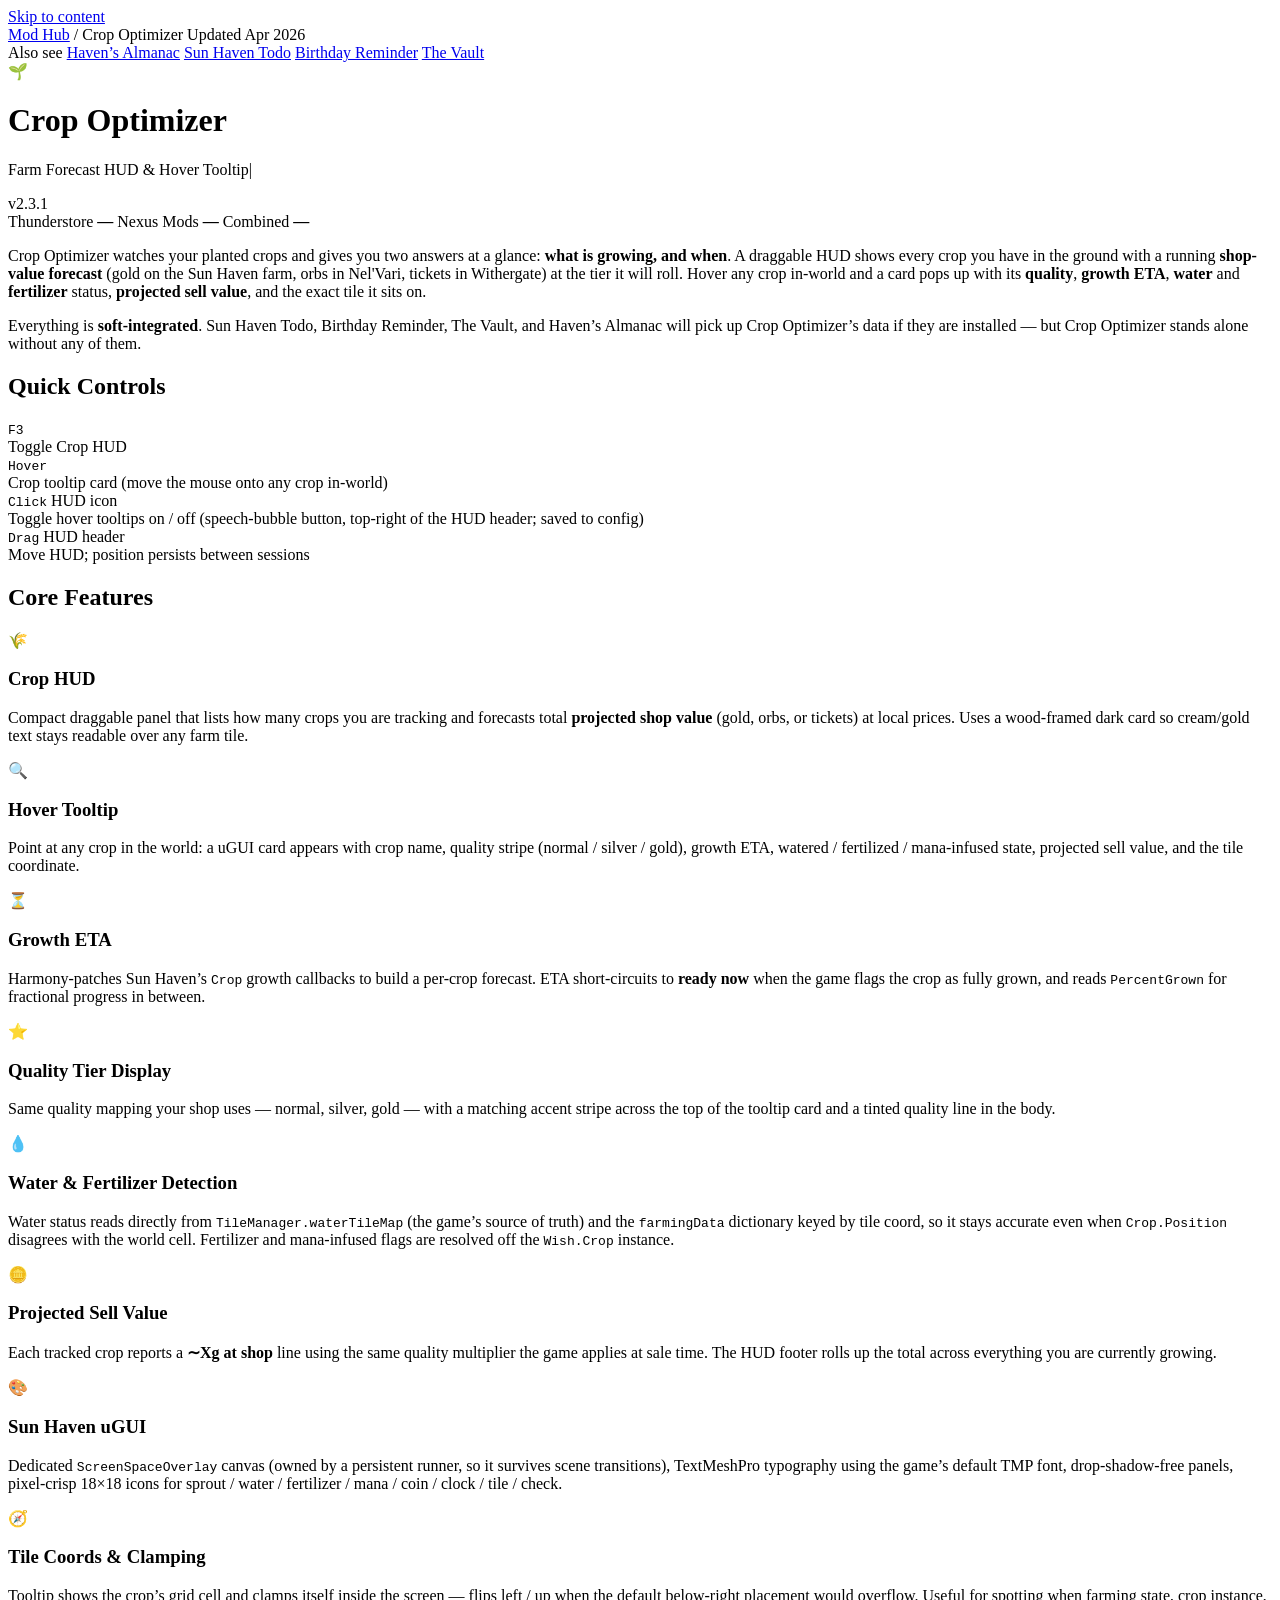
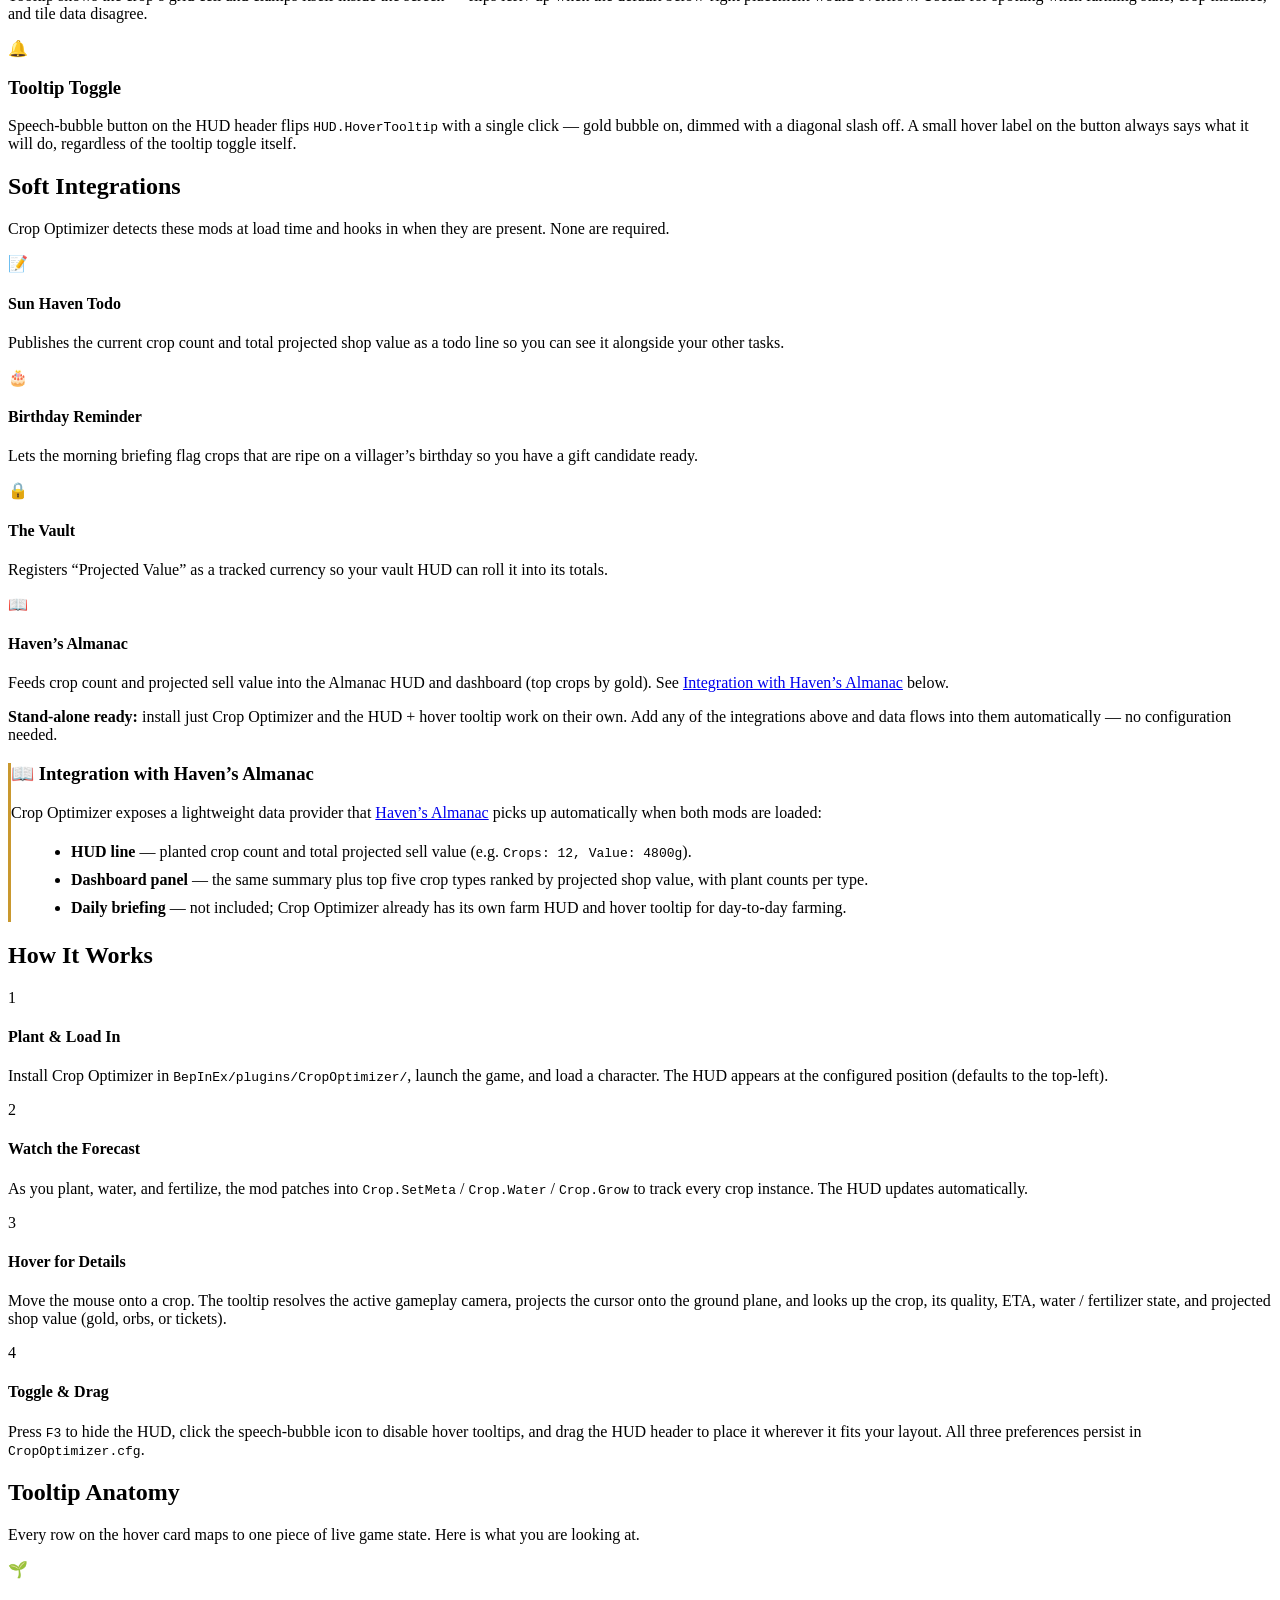
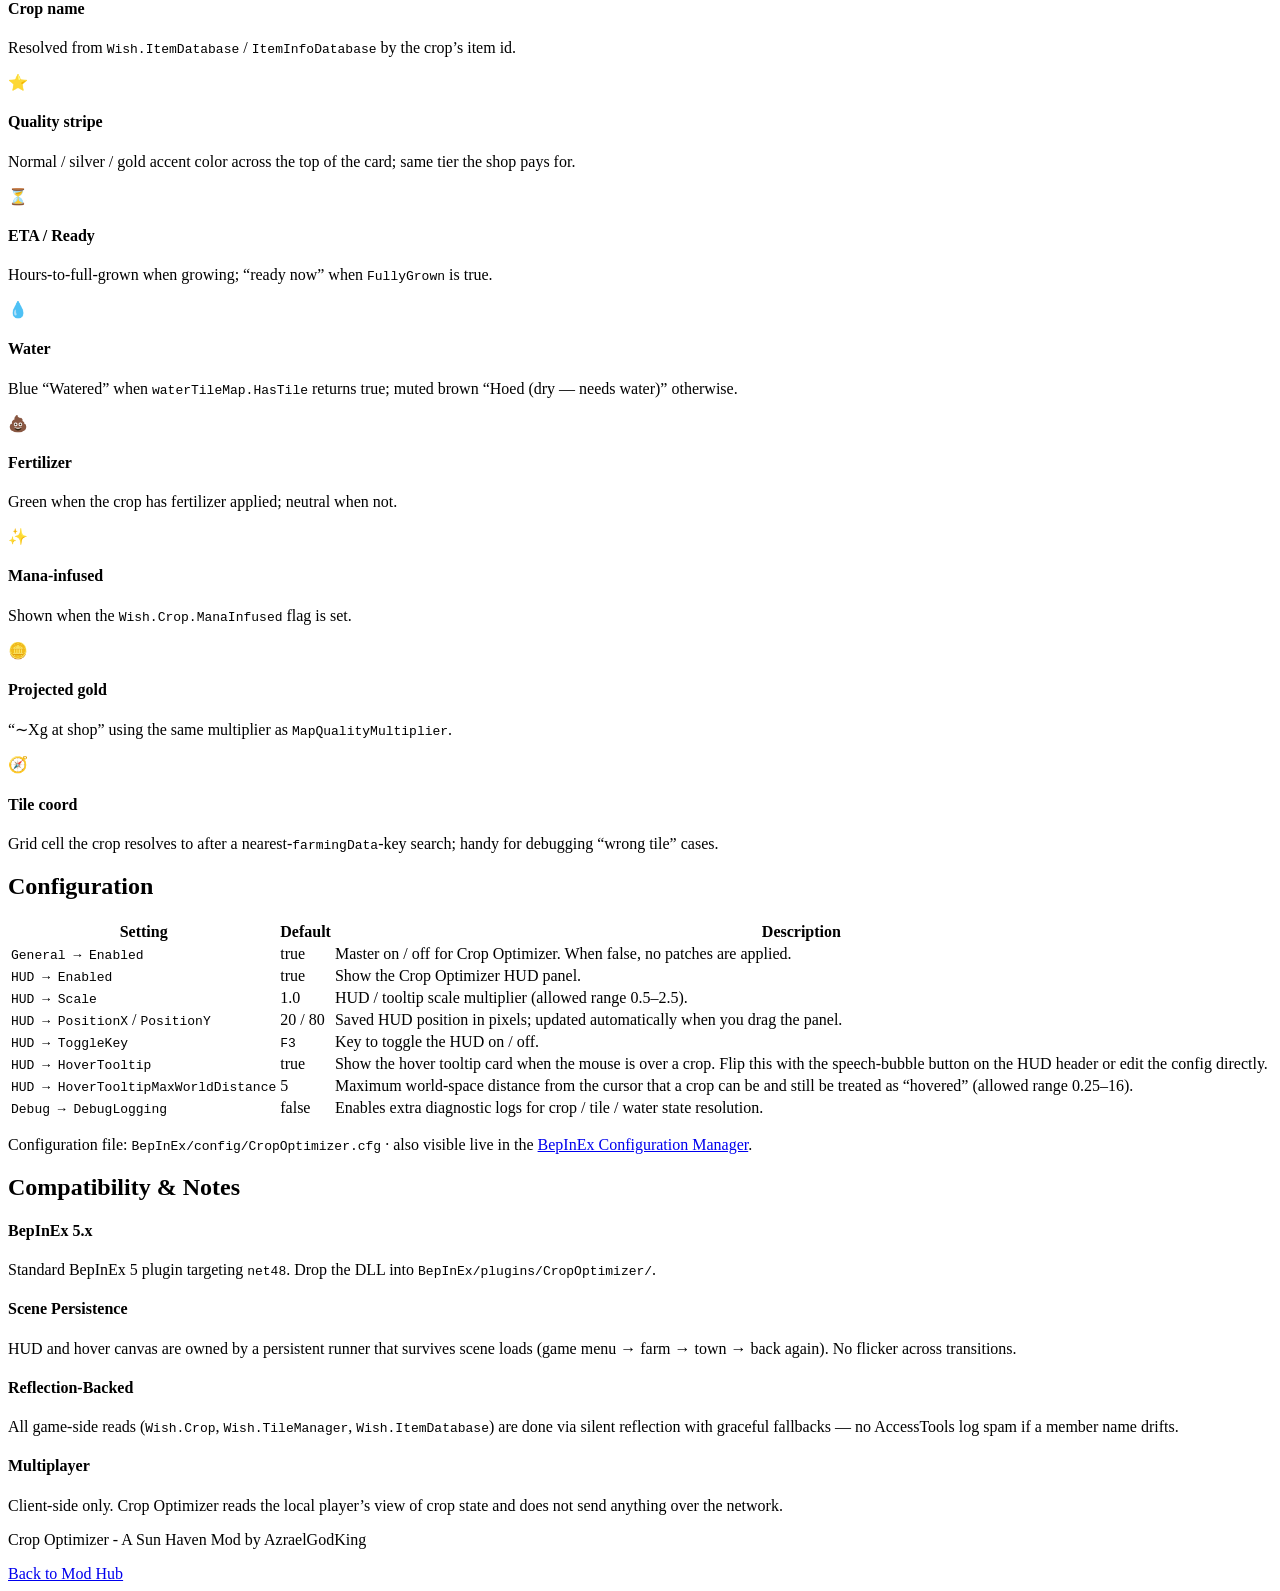
==== docs/CropOptimizer/CropOptimizer.html @ 0d7f2e57 "chore: patch bumps for 2026-10-11 cleanup batch The Vault 4.3.1, Crop Optimizer 2.3.1, Haven's Birth" ====
<!DOCTYPE html>
<html lang="en" data-theme="dark">
<head>
    <meta charset="UTF-8">
    <meta name="viewport" content="width=device-width, initial-scale=1.0">
    <title>Crop Optimizer - Farm Forecast HUD for Sun Haven</title>
    <meta name="description" content="Crop Optimizer for Sun Haven: a draggable farm HUD and on-hover tooltip showing growth ETA, quality tier, watered/fertilized state, projected gold, and tile coordinates. Soft integrations with Sunhaven Todo, Birthday Reminder, The Vault, and Haven's Almanac.">
    <meta property="og:title" content="Crop Optimizer - Farm Forecast HUD for Sun Haven">
    <meta property="og:description" content="A draggable HUD and hover tooltip that forecasts when each crop will finish, what quality it will roll, whether the tile is watered/fertilized, and what it is worth at shop.">
    <meta property="og:type" content="website">
    <link rel="canonical" href="https://www.azraelsmods.com/sun-haven/crop-optimizer/">
    <meta property="og:url" content="https://www.azraelsmods.com/sun-haven/crop-optimizer/">
    <meta name="theme-color" content="#4f9b52">
    <link rel="icon" type="image/svg+xml" href="../favicon.svg">
    <link rel="stylesheet" href="crop-style.css">
    <link rel="stylesheet" href="../shared-styles.css">
    <script src="../shared.js" defer></script>
    <script src="../scripts/stats-display.js" defer></script>
</head>
<body>
    <a href="#main-content" class="skip-to-content">Skip to content</a>
    <nav class="top-nav" role="navigation" aria-label="Breadcrumb">
        <a href="../index.html" class="nav-home">Mod Hub</a>
        <span class="nav-divider">/</span>
        <span class="nav-current">Crop Optimizer</span>
        <span class="breadcrumb-date">Updated Apr 2026</span>
    </nav>

    <div class="container" id="main-content" role="main">

        <nav class="related-mods-strip" aria-label="Related mods">
            <span class="related-mods-label">Also see</span>
            <a href="../HavensAlmanac/HavensAlmanac.html">Haven&rsquo;s Almanac</a>
            <a href="../Todo/todo.html">Sun Haven Todo</a>
            <a href="../BirthdayReminder/BirthdayReminder.html">Birthday Reminder</a>
            <a href="../TheVault/TheVault.html">The Vault</a>
        </nav>

        <!-- Title Page -->
        <header class="hero">
            <div class="hero-icon">&#x1F331;</div>
            <h1>Crop Optimizer</h1>
            <p class="tagline">Farm Forecast HUD &amp; Hover Tooltip<span class="cursor">|</span></p>
            <span class="version-badge">v2.3.1</span>
        </header>

        <div class="mod-page-download-stats" role="region" aria-label="Recorded download counts">
            <span>Thunderstore <strong><span data-stats-mod="crop-optimizer" data-field="thunderstore_downloads">&mdash;</span></strong></span>
            <span>Nexus Mods <strong><span data-stats-mod="crop-optimizer" data-field="nexus_downloads">&mdash;</span></strong></span>
            <span>Combined <strong><span data-stats-mod="crop-optimizer" data-field="combined_total">&mdash;</span></strong></span>
        </div>

        <!-- Epigraph -->
        <section class="intro-section">
            <p>Crop Optimizer watches your planted crops and gives you two answers at a glance: <strong>what is growing, and when</strong>. A draggable HUD shows every crop you have in the ground with a running <strong>shop-value forecast</strong> (gold on the Sun Haven farm, orbs in Nel'Vari, tickets in Withergate) at the tier it will roll. Hover any crop in-world and a card pops up with its <strong>quality</strong>, <strong>growth ETA</strong>, <strong>water</strong> and <strong>fertilizer</strong> status, <strong>projected sell value</strong>, and the exact tile it sits on.</p>
            <p>Everything is <strong>soft-integrated</strong>. Sun Haven Todo, Birthday Reminder, The Vault, and Haven&rsquo;s Almanac will pick up Crop Optimizer&rsquo;s data if they are installed &mdash; but Crop Optimizer stands alone without any of them.</p>
        </section>

        <div class="ornamental-divider"></div>

        <!-- Quick Controls -->
        <section class="keybind-section">
            <h2 class="section-title">Quick Controls</h2>
            <div class="keybind-grid">
                <div class="keybind-card">
                    <div class="keybind-keys"><kbd>F3</kbd></div>
                    <div class="keybind-action">Toggle Crop HUD</div>
                </div>
                <div class="keybind-card">
                    <div class="keybind-keys"><kbd>Hover</kbd></div>
                    <div class="keybind-action">Crop tooltip card <span class="keybind-note">(move the mouse onto any crop in-world)</span></div>
                </div>
                <div class="keybind-card">
                    <div class="keybind-keys"><kbd>Click</kbd> HUD icon</div>
                    <div class="keybind-action">Toggle hover tooltips on / off <span class="keybind-note">(speech-bubble button, top-right of the HUD header; saved to config)</span></div>
                </div>
                <div class="keybind-card">
                    <div class="keybind-keys"><kbd>Drag</kbd> HUD header</div>
                    <div class="keybind-action">Move HUD; position persists between sessions</div>
                </div>
            </div>
        </section>

        <div class="ornamental-divider"></div>

        <!-- Core Features -->
        <h2 class="section-title">Core Features</h2>
        <div class="features-grid">
            <div class="feature-card">
                <div class="feature-icon">&#x1F33E;</div>
                <h3>Crop HUD</h3>
                <p>Compact draggable panel that lists how many crops you are tracking and forecasts total <strong>projected shop value</strong> (gold, orbs, or tickets) at local prices. Uses a wood-framed dark card so cream/gold text stays readable over any farm tile.</p>
            </div>
            <div class="feature-card">
                <div class="feature-icon">&#x1F50D;</div>
                <h3>Hover Tooltip</h3>
                <p>Point at any crop in the world: a uGUI card appears with crop name, quality stripe (normal / silver / gold), growth ETA, watered / fertilized / mana-infused state, projected sell value, and the tile coordinate.</p>
            </div>
            <div class="feature-card">
                <div class="feature-icon">&#x23F3;</div>
                <h3>Growth ETA</h3>
                <p>Harmony-patches Sun Haven&rsquo;s <code>Crop</code> growth callbacks to build a per-crop forecast. ETA short-circuits to <strong>ready now</strong> when the game flags the crop as fully grown, and reads <code>PercentGrown</code> for fractional progress in between.</p>
            </div>
            <div class="feature-card">
                <div class="feature-icon">&#x2B50;</div>
                <h3>Quality Tier Display</h3>
                <p>Same quality mapping your shop uses &mdash; normal, silver, gold &mdash; with a matching accent stripe across the top of the tooltip card and a tinted quality line in the body.</p>
            </div>
            <div class="feature-card">
                <div class="feature-icon">&#x1F4A7;</div>
                <h3>Water &amp; Fertilizer Detection</h3>
                <p>Water status reads directly from <code>TileManager.waterTileMap</code> (the game&rsquo;s source of truth) and the <code>farmingData</code> dictionary keyed by tile coord, so it stays accurate even when <code>Crop.Position</code> disagrees with the world cell. Fertilizer and mana-infused flags are resolved off the <code>Wish.Crop</code> instance.</p>
            </div>
            <div class="feature-card">
                <div class="feature-icon">&#x1FA99;</div>
                <h3>Projected Sell Value</h3>
                <p>Each tracked crop reports a <strong>&sim;Xg at shop</strong> line using the same quality multiplier the game applies at sale time. The HUD footer rolls up the total across everything you are currently growing.</p>
            </div>
            <div class="feature-card">
                <div class="feature-icon">&#x1F3A8;</div>
                <h3>Sun Haven uGUI</h3>
                <p>Dedicated <code>ScreenSpaceOverlay</code> canvas (owned by a persistent runner, so it survives scene transitions), TextMeshPro typography using the game&rsquo;s default TMP font, drop-shadow-free panels, pixel-crisp 18&times;18 icons for sprout / water / fertilizer / mana / coin / clock / tile / check.</p>
            </div>
            <div class="feature-card">
                <div class="feature-icon">&#x1F9ED;</div>
                <h3>Tile Coords &amp; Clamping</h3>
                <p>Tooltip shows the crop&rsquo;s grid cell and clamps itself inside the screen &mdash; flips left / up when the default below-right placement would overflow. Useful for spotting when farming state, crop instance, and tile data disagree.</p>
            </div>
            <div class="feature-card">
                <div class="feature-icon">&#x1F514;</div>
                <h3>Tooltip Toggle</h3>
                <p>Speech-bubble button on the HUD header flips <code>HUD.HoverTooltip</code> with a single click &mdash; gold bubble on, dimmed with a diagonal slash off. A small hover label on the button always says what it will do, regardless of the tooltip toggle itself.</p>
            </div>
        </div>

        <div class="ornamental-divider"></div>

        <!-- Integrations -->
        <h2 class="section-title">Soft Integrations</h2>
        <p class="section-desc">Crop Optimizer detects these mods at load time and hooks in when they are present. None are required.</p>
        <div class="mod-grid">
            <div class="mod-card">
                <span class="mod-card-icon">&#x1F4DD;</span>
                <div>
                    <h4>Sun Haven Todo</h4>
                    <p>Publishes the current crop count and total projected shop value as a todo line so you can see it alongside your other tasks.</p>
                </div>
            </div>
            <div class="mod-card">
                <span class="mod-card-icon">&#x1F382;</span>
                <div>
                    <h4>Birthday Reminder</h4>
                    <p>Lets the morning briefing flag crops that are ripe on a villager&rsquo;s birthday so you have a gift candidate ready.</p>
                </div>
            </div>
            <div class="mod-card">
                <span class="mod-card-icon">&#x1F512;</span>
                <div>
                    <h4>The Vault</h4>
                    <p>Registers &ldquo;Projected Value&rdquo; as a tracked currency so your vault HUD can roll it into its totals.</p>
                </div>
            </div>
            <div class="mod-card">
                <span class="mod-card-icon">&#x1F4D6;</span>
                <div>
                    <h4>Haven&rsquo;s Almanac</h4>
                    <p>Feeds crop count and projected sell value into the Almanac HUD and dashboard (top crops by gold). See <a href="#almanac-integration">Integration with Haven&rsquo;s Almanac</a> below.</p>
                </div>
            </div>
        </div>
        <p class="section-footnote"><strong>Stand-alone ready:</strong> install just Crop Optimizer and the HUD + hover tooltip work on their own. Add any of the integrations above and data flows into them automatically &mdash; no configuration needed.</p>

        <section class="notice-section" id="almanac-integration">
            <div class="notice-box" style="border-left:3px solid #c9982e;">
                <h3>&#x1F4D6; Integration with Haven&rsquo;s Almanac</h3>
                <p>Crop Optimizer exposes a lightweight data provider that <a href="../HavensAlmanac/HavensAlmanac.html">Haven&rsquo;s Almanac</a> picks up automatically when both mods are loaded:</p>
                <ul style="margin: 10px 0 0 1.25em; line-height: 1.75;">
                    <li><strong>HUD line</strong> &mdash; planted crop count and total projected sell value (e.g. <code>Crops: 12, Value: 4800g</code>).</li>
                    <li><strong>Dashboard panel</strong> &mdash; the same summary plus top five crop types ranked by projected shop value, with plant counts per type.</li>
                    <li><strong>Daily briefing</strong> &mdash; not included; Crop Optimizer already has its own farm HUD and hover tooltip for day-to-day farming.</li>
                </ul>
            </div>
        </section>

        <div class="ornamental-divider"></div>

        <!-- How It Works -->
        <h2 class="section-title">How It Works</h2>
        <div class="usage-steps">
            <div class="step">
                <div class="step-number">1</div>
                <div class="step-content">
                    <h4>Plant &amp; Load In</h4>
                    <p>Install Crop Optimizer in <code>BepInEx/plugins/CropOptimizer/</code>, launch the game, and load a character. The HUD appears at the configured position (defaults to the top-left).</p>
                </div>
            </div>
            <div class="step">
                <div class="step-number">2</div>
                <div class="step-content">
                    <h4>Watch the Forecast</h4>
                    <p>As you plant, water, and fertilize, the mod patches into <code>Crop.SetMeta</code> / <code>Crop.Water</code> / <code>Crop.Grow</code> to track every crop instance. The HUD updates automatically.</p>
                </div>
            </div>
            <div class="step">
                <div class="step-number">3</div>
                <div class="step-content">
                    <h4>Hover for Details</h4>
                    <p>Move the mouse onto a crop. The tooltip resolves the active gameplay camera, projects the cursor onto the ground plane, and looks up the crop, its quality, ETA, water / fertilizer state, and projected shop value (gold, orbs, or tickets).</p>
                </div>
            </div>
            <div class="step">
                <div class="step-number">4</div>
                <div class="step-content">
                    <h4>Toggle &amp; Drag</h4>
                    <p>Press <kbd>F3</kbd> to hide the HUD, click the speech-bubble icon to disable hover tooltips, and drag the HUD header to place it wherever it fits your layout. All three preferences persist in <code>CropOptimizer.cfg</code>.</p>
                </div>
            </div>
        </div>

        <div class="ornamental-divider"></div>

        <!-- Tooltip Anatomy -->
        <h2 class="section-title">Tooltip Anatomy</h2>
        <p class="section-desc">Every row on the hover card maps to one piece of live game state. Here is what you are looking at.</p>
        <div class="anatomy-grid">
            <div class="anatomy-row"><span class="anatomy-icon">&#x1F331;</span><div><h4>Crop name</h4><p>Resolved from <code>Wish.ItemDatabase</code> / <code>ItemInfoDatabase</code> by the crop&rsquo;s item id.</p></div></div>
            <div class="anatomy-row"><span class="anatomy-icon">&#x2B50;</span><div><h4>Quality stripe</h4><p>Normal / silver / gold accent color across the top of the card; same tier the shop pays for.</p></div></div>
            <div class="anatomy-row"><span class="anatomy-icon">&#x23F3;</span><div><h4>ETA / Ready</h4><p>Hours-to-full-grown when growing; &ldquo;ready now&rdquo; when <code>FullyGrown</code> is true.</p></div></div>
            <div class="anatomy-row"><span class="anatomy-icon">&#x1F4A7;</span><div><h4>Water</h4><p>Blue &ldquo;Watered&rdquo; when <code>waterTileMap.HasTile</code> returns true; muted brown &ldquo;Hoed (dry &mdash; needs water)&rdquo; otherwise.</p></div></div>
            <div class="anatomy-row"><span class="anatomy-icon">&#x1F4A9;</span><div><h4>Fertilizer</h4><p>Green when the crop has fertilizer applied; neutral when not.</p></div></div>
            <div class="anatomy-row"><span class="anatomy-icon">&#x2728;</span><div><h4>Mana-infused</h4><p>Shown when the <code>Wish.Crop.ManaInfused</code> flag is set.</p></div></div>
            <div class="anatomy-row"><span class="anatomy-icon">&#x1FA99;</span><div><h4>Projected gold</h4><p>&ldquo;&sim;Xg at shop&rdquo; using the same multiplier as <code>MapQualityMultiplier</code>.</p></div></div>
            <div class="anatomy-row"><span class="anatomy-icon">&#x1F9ED;</span><div><h4>Tile coord</h4><p>Grid cell the crop resolves to after a nearest-<code>farmingData</code>-key search; handy for debugging &ldquo;wrong tile&rdquo; cases.</p></div></div>
        </div>

        <div class="ornamental-divider"></div>

        <!-- Configuration -->
        <h2 class="section-title">Configuration</h2>
        <div class="config-table">
            <table>
                <thead>
                    <tr>
                        <th>Setting</th>
                        <th>Default</th>
                        <th>Description</th>
                    </tr>
                </thead>
                <tbody>
                    <tr>
                        <td><code>General &rarr; Enabled</code></td>
                        <td>true</td>
                        <td>Master on / off for Crop Optimizer. When false, no patches are applied.</td>
                    </tr>
                    <tr>
                        <td><code>HUD &rarr; Enabled</code></td>
                        <td>true</td>
                        <td>Show the Crop Optimizer HUD panel.</td>
                    </tr>
                    <tr>
                        <td><code>HUD &rarr; Scale</code></td>
                        <td>1.0</td>
                        <td>HUD / tooltip scale multiplier (allowed range 0.5&ndash;2.5).</td>
                    </tr>
                    <tr>
                        <td><code>HUD &rarr; PositionX</code> / <code>PositionY</code></td>
                        <td>20 / 80</td>
                        <td>Saved HUD position in pixels; updated automatically when you drag the panel.</td>
                    </tr>
                    <tr>
                        <td><code>HUD &rarr; ToggleKey</code></td>
                        <td><kbd>F3</kbd></td>
                        <td>Key to toggle the HUD on / off.</td>
                    </tr>
                    <tr>
                        <td><code>HUD &rarr; HoverTooltip</code></td>
                        <td>true</td>
                        <td>Show the hover tooltip card when the mouse is over a crop. Flip this with the speech-bubble button on the HUD header or edit the config directly.</td>
                    </tr>
                    <tr>
                        <td><code>HUD &rarr; HoverTooltipMaxWorldDistance</code></td>
                        <td>5</td>
                        <td>Maximum world-space distance from the cursor that a crop can be and still be treated as &ldquo;hovered&rdquo; (allowed range 0.25&ndash;16).</td>
                    </tr>
                    <tr>
                        <td><code>Debug &rarr; DebugLogging</code></td>
                        <td>false</td>
                        <td>Enables extra diagnostic logs for crop / tile / water state resolution.</td>
                    </tr>
                </tbody>
            </table>
        </div>
        <p class="config-note">Configuration file: <code>BepInEx/config/CropOptimizer.cfg</code> &middot; also visible live in the <a href="https://github.com/BepInEx/BepInEx.ConfigurationManager" target="_blank" rel="noopener">BepInEx Configuration Manager</a>.</p>

        <div class="ornamental-divider"></div>

        <!-- Compatibility / Notes -->
        <h2 class="section-title">Compatibility &amp; Notes</h2>
        <div class="notes-grid">
            <div class="note-card">
                <h4>BepInEx 5.x</h4>
                <p>Standard BepInEx 5 plugin targeting <code>net48</code>. Drop the DLL into <code>BepInEx/plugins/CropOptimizer/</code>.</p>
            </div>
            <div class="note-card">
                <h4>Scene Persistence</h4>
                <p>HUD and hover canvas are owned by a persistent runner that survives scene loads (game menu &rarr; farm &rarr; town &rarr; back again). No flicker across transitions.</p>
            </div>
            <div class="note-card">
                <h4>Reflection-Backed</h4>
                <p>All game-side reads (<code>Wish.Crop</code>, <code>Wish.TileManager</code>, <code>Wish.ItemDatabase</code>) are done via silent reflection with graceful fallbacks &mdash; no AccessTools log spam if a member name drifts.</p>
            </div>
            <div class="note-card">
                <h4>Multiplayer</h4>
                <p>Client-side only. Crop Optimizer reads the local player&rsquo;s view of crop state and does not send anything over the network.</p>
            </div>
        </div>

        <!-- Colophon / Footer -->
        <nav class="download-nav" data-mod-key="com.azraelgodking.cropoptimizer" aria-label="Download links"></nav>
        <footer class="footer">
            <p>Crop Optimizer - A Sun Haven Mod by AzraelGodKing</p>
            <div class="footer-links">
                <a href="../index.html">Back to Mod Hub</a>
            </div>
        </footer>
    </div>
</body>
</html>
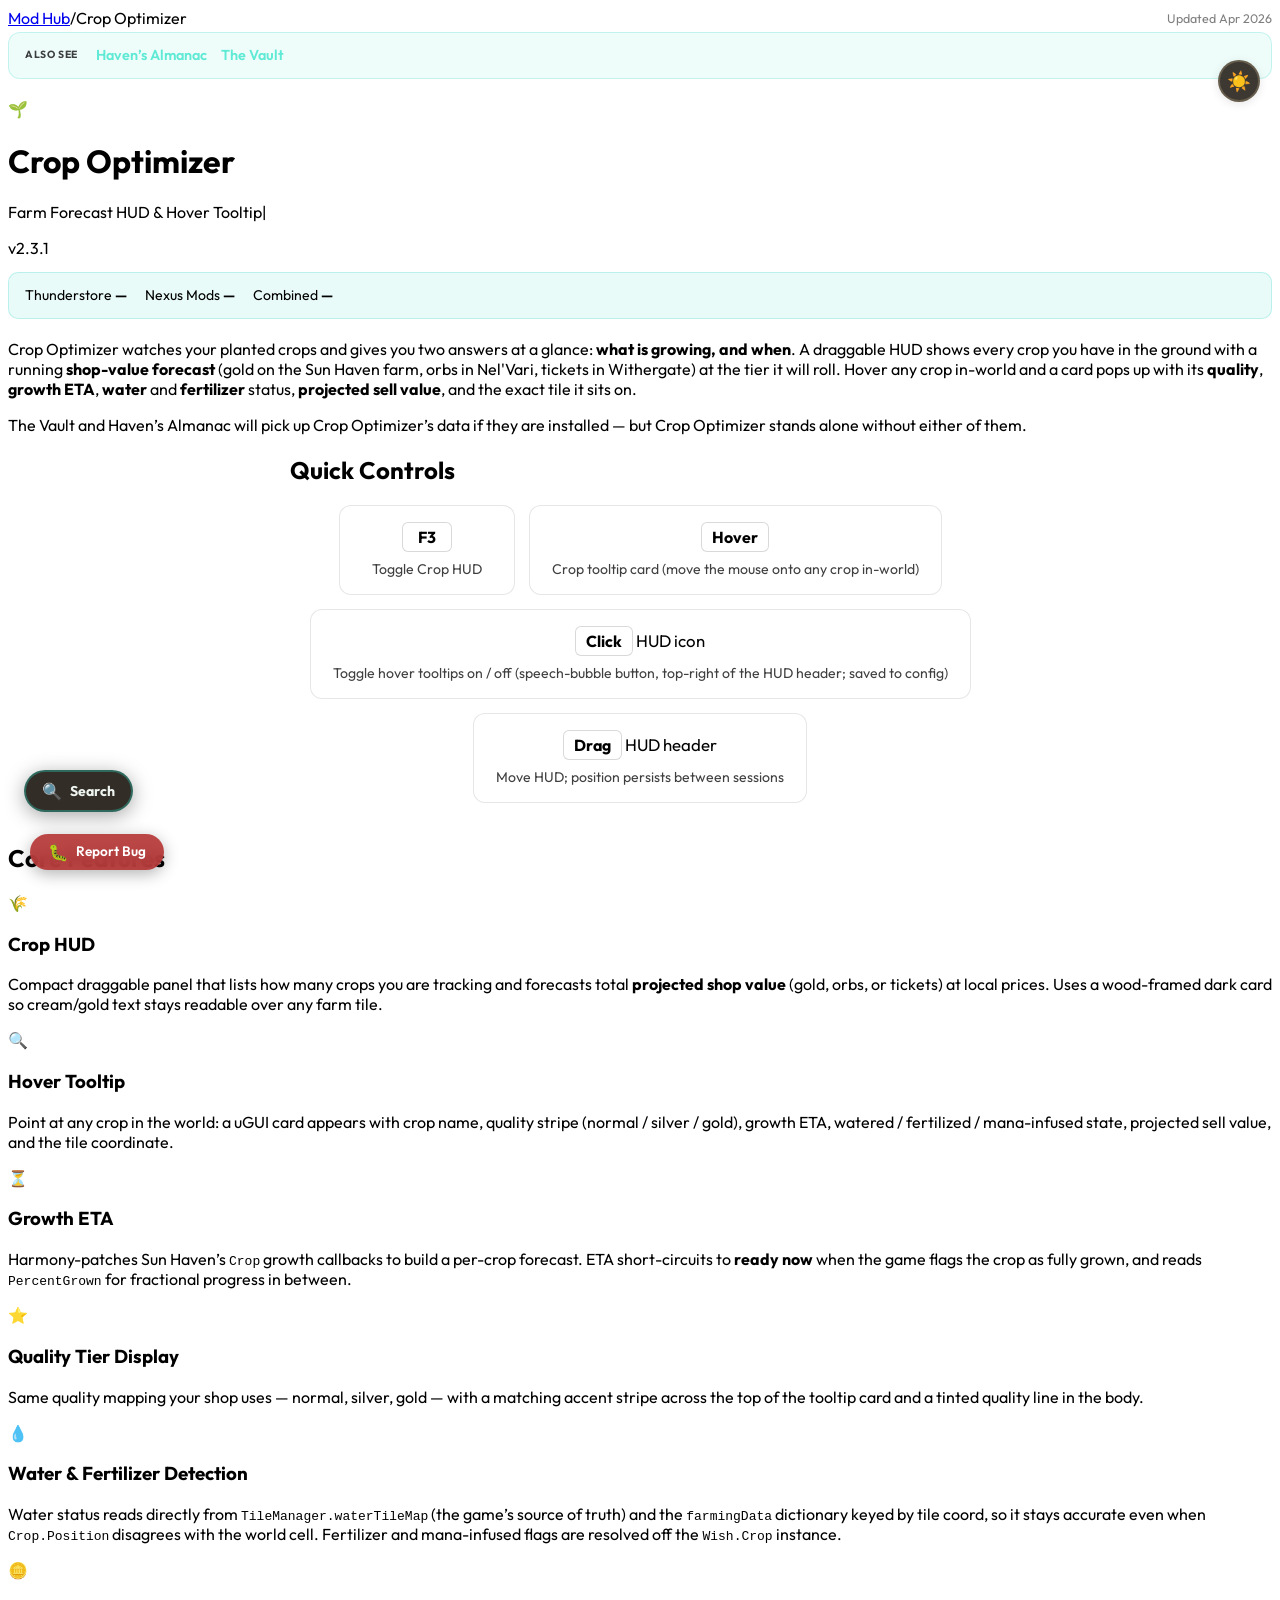
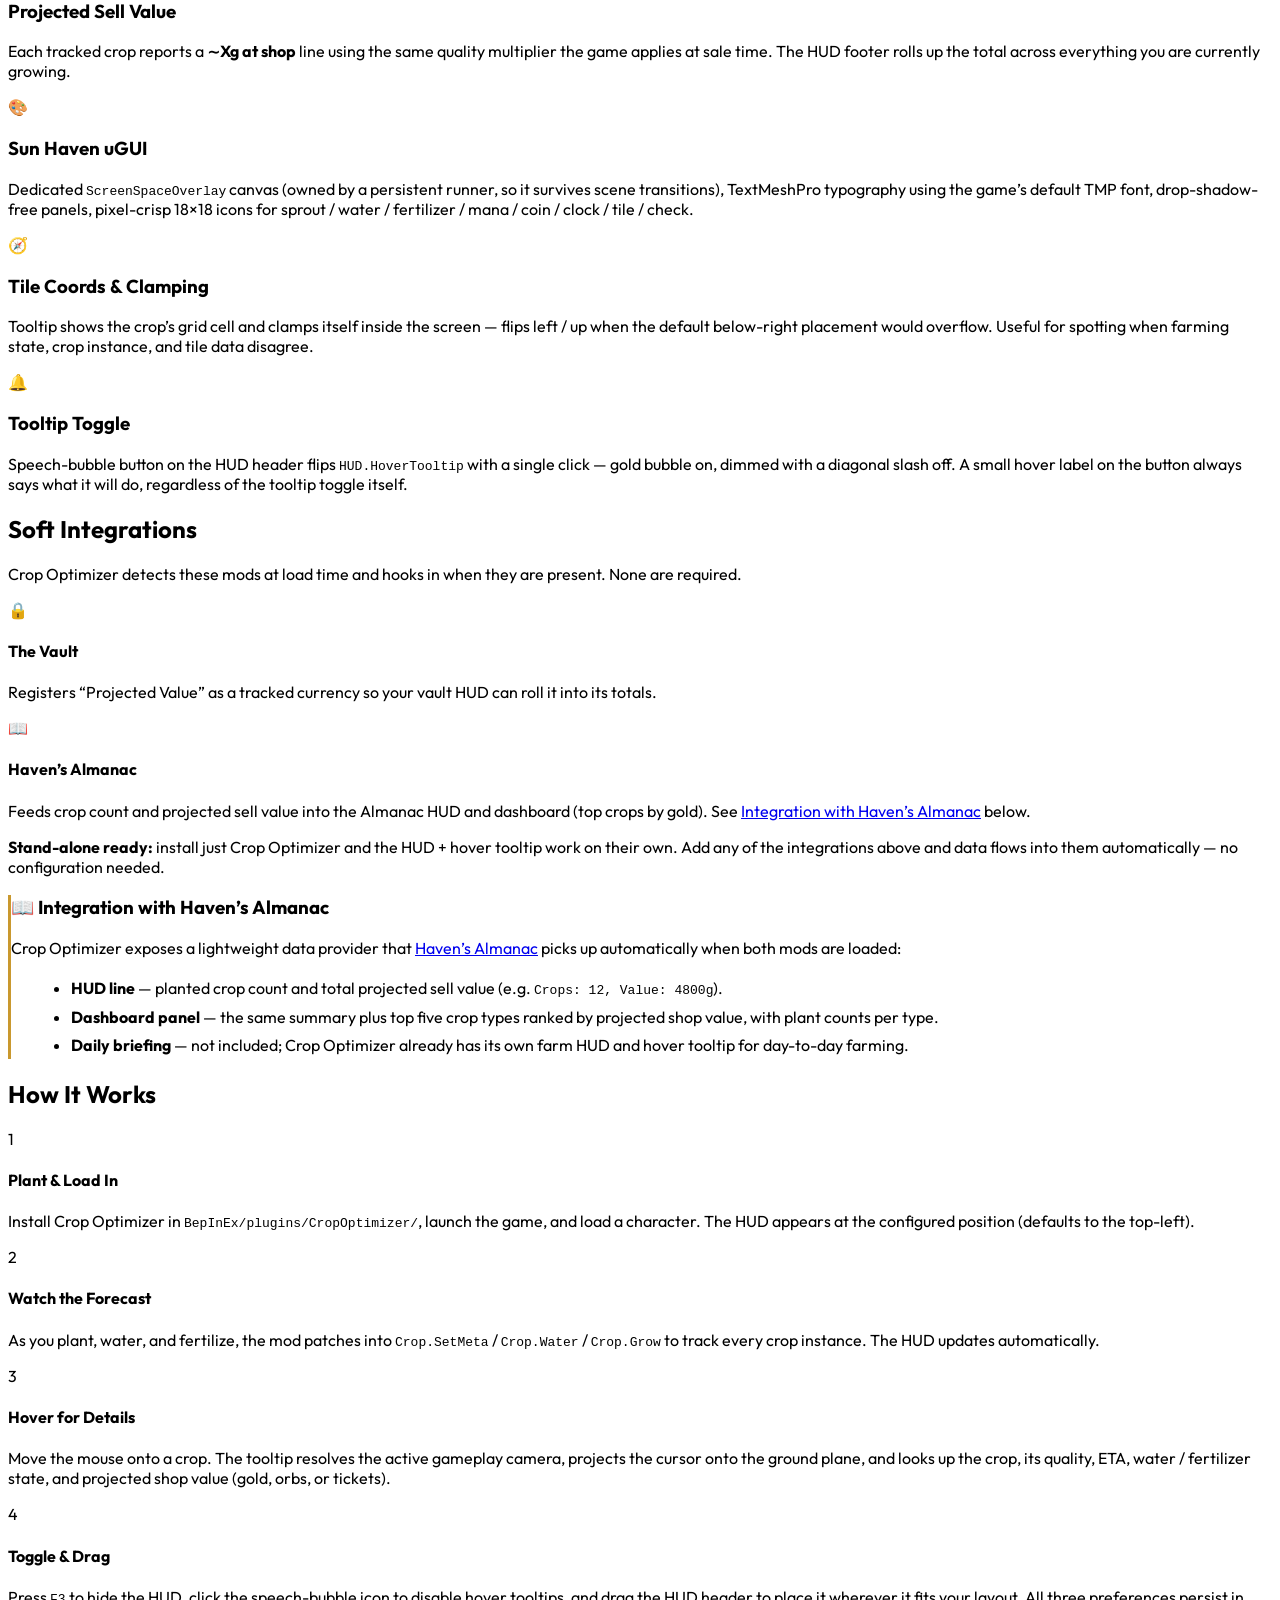
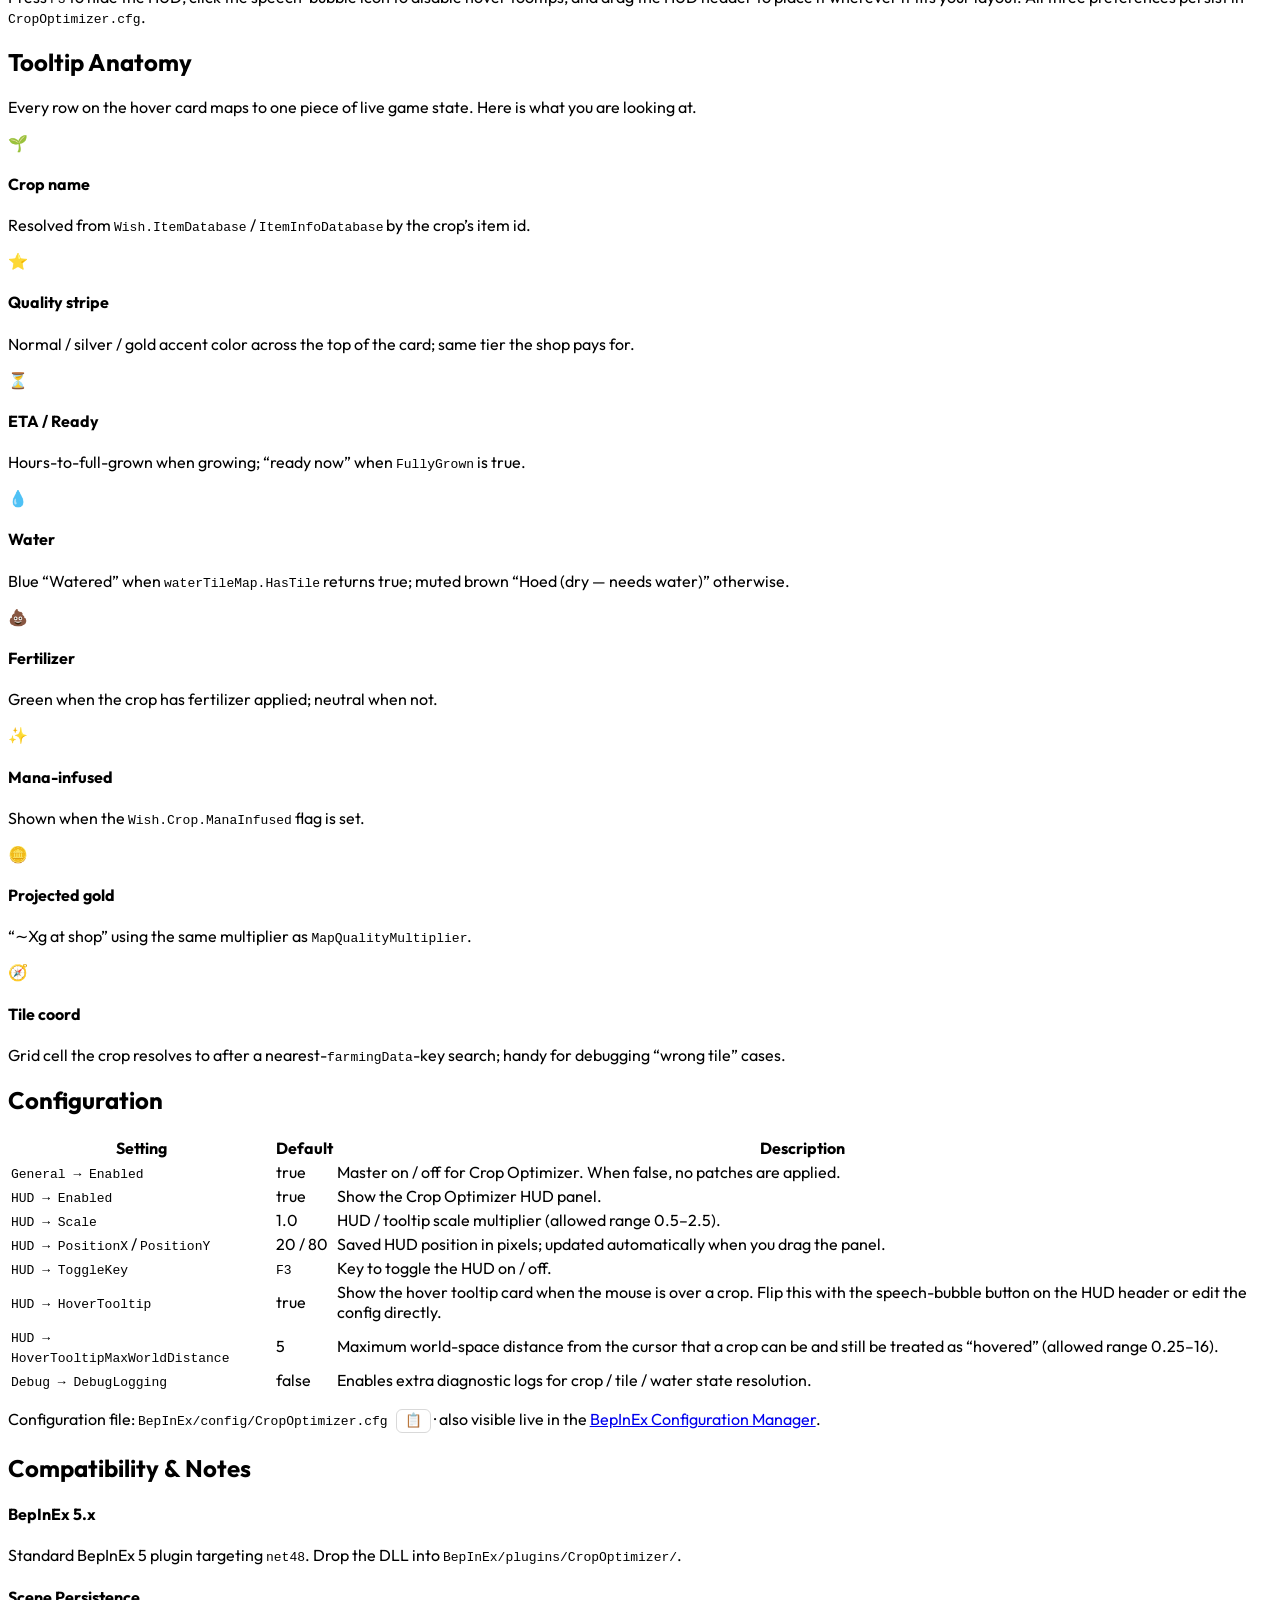
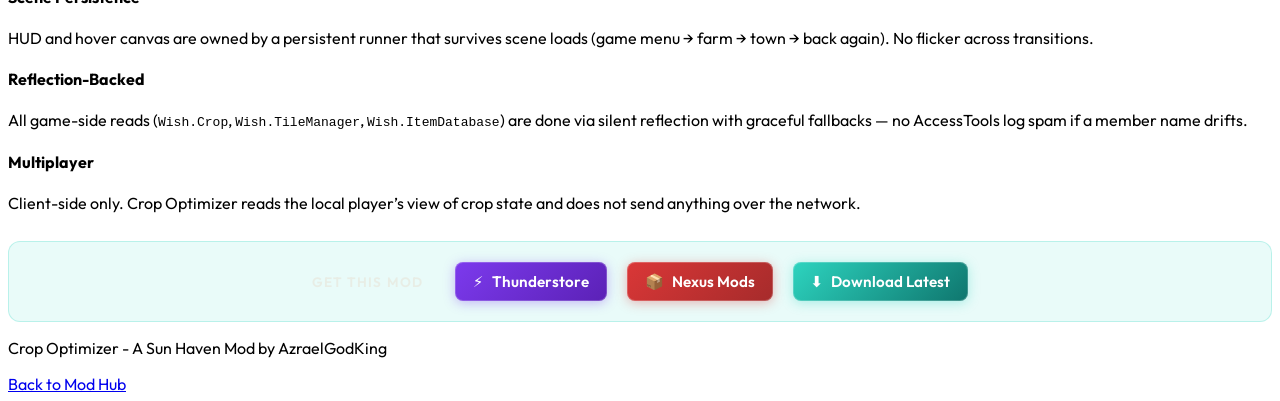
==== commit 779f194e: "Crop Optimizer: drop Todo and Birthday integration claims from docs Crop Optimizer never shipped Tod" ====
--- a/docs/CropOptimizer/CropOptimizer.html
+++ b/docs/CropOptimizer/CropOptimizer.html
@@ -4,7 +4,7 @@
     <meta charset="UTF-8">
     <meta name="viewport" content="width=device-width, initial-scale=1.0">
     <title>Crop Optimizer - Farm Forecast HUD for Sun Haven</title>
-    <meta name="description" content="Crop Optimizer for Sun Haven: a draggable farm HUD and on-hover tooltip showing growth ETA, quality tier, watered/fertilized state, projected gold, and tile coordinates. Soft integrations with Sunhaven Todo, Birthday Reminder, The Vault, and Haven's Almanac.">
+    <meta name="description" content="Crop Optimizer for Sun Haven: a draggable farm HUD and on-hover tooltip showing growth ETA, quality tier, watered/fertilized state, projected gold, and tile coordinates. Soft integrations with The Vault and Haven's Almanac.">
     <meta property="og:title" content="Crop Optimizer - Farm Forecast HUD for Sun Haven">
     <meta property="og:description" content="A draggable HUD and hover tooltip that forecasts when each crop will finish, what quality it will roll, whether the tile is watered/fertilized, and what it is worth at shop.">
     <meta property="og:type" content="website">
@@ -31,8 +31,6 @@
         <nav class="related-mods-strip" aria-label="Related mods">
             <span class="related-mods-label">Also see</span>
             <a href="../HavensAlmanac/HavensAlmanac.html">Haven&rsquo;s Almanac</a>
-            <a href="../Todo/todo.html">Sun Haven Todo</a>
-            <a href="../BirthdayReminder/BirthdayReminder.html">Birthday Reminder</a>
             <a href="../TheVault/TheVault.html">The Vault</a>
         </nav>
 
@@ -53,7 +51,7 @@
         <!-- Epigraph -->
         <section class="intro-section">
             <p>Crop Optimizer watches your planted crops and gives you two answers at a glance: <strong>what is growing, and when</strong>. A draggable HUD shows every crop you have in the ground with a running <strong>shop-value forecast</strong> (gold on the Sun Haven farm, orbs in Nel'Vari, tickets in Withergate) at the tier it will roll. Hover any crop in-world and a card pops up with its <strong>quality</strong>, <strong>growth ETA</strong>, <strong>water</strong> and <strong>fertilizer</strong> status, <strong>projected sell value</strong>, and the exact tile it sits on.</p>
-            <p>Everything is <strong>soft-integrated</strong>. Sun Haven Todo, Birthday Reminder, The Vault, and Haven&rsquo;s Almanac will pick up Crop Optimizer&rsquo;s data if they are installed &mdash; but Crop Optimizer stands alone without any of them.</p>
+            <p>The Vault and Haven&rsquo;s Almanac will pick up Crop Optimizer&rsquo;s data if they are installed &mdash; but Crop Optimizer stands alone without either of them.</p>
         </section>
 
         <div class="ornamental-divider"></div>
@@ -139,20 +137,6 @@
         <h2 class="section-title">Soft Integrations</h2>
         <p class="section-desc">Crop Optimizer detects these mods at load time and hooks in when they are present. None are required.</p>
         <div class="mod-grid">
-            <div class="mod-card">
-                <span class="mod-card-icon">&#x1F4DD;</span>
-                <div>
-                    <h4>Sun Haven Todo</h4>
-                    <p>Publishes the current crop count and total projected shop value as a todo line so you can see it alongside your other tasks.</p>
-                </div>
-            </div>
-            <div class="mod-card">
-                <span class="mod-card-icon">&#x1F382;</span>
-                <div>
-                    <h4>Birthday Reminder</h4>
-                    <p>Lets the morning briefing flag crops that are ripe on a villager&rsquo;s birthday so you have a gift candidate ready.</p>
-                </div>
-            </div>
             <div class="mod-card">
                 <span class="mod-card-icon">&#x1F512;</span>
                 <div>
--- a/docs/shared-styles.css
+++ b/docs/shared-styles.css
@@ -0,0 +1,1851 @@
+/* ===================================================================
+   Sun Haven Mod Hub - Shared Component Styles
+   =================================================================== */
+
+@import url('https://fonts.googleapis.com/css2?family=Fraunces:ital,opsz,wght@0,9..144,500;0,9..144,700;1,9..144,450&family=Outfit:wght@400;500;600;700&display=swap');
+
+/* Design tokens (light default; dark overrides on html[data-theme="dark"]) */
+:root {
+    --font-display: "Fraunces", Georgia, "Times New Roman", serif;
+    --font-ui: "Outfit", system-ui, -apple-system, "Segoe UI", sans-serif;
+    --accent: #0f766e;
+    --accent-bright: #14b8a6;
+    --accent-muted: #0d9488;
+    --accent-dim: #115e59;
+    --accent-rgb: 15, 118, 110;
+    --accent-2: #ea580c;
+    --accent-2-rgb: 234, 88, 12;
+    --ink: #0f1714;
+    /* Muted text: ≥4.5:1 on --paper for WCAG AA body copy */
+    --muted: #4a524c;
+    --paper: #f3f7f5;
+    --paper-deep: #e5ebe8;
+    --surface: rgba(255, 255, 255, 0.78);
+    --shadow-sm: rgba(12, 22, 18, 0.07);
+    --shadow-md: rgba(12, 22, 18, 0.14);
+}
+
+html[data-theme="dark"] {
+    --accent: #2dd4bf;
+    --accent-bright: #5eead4;
+    --accent-muted: #14b8a6;
+    --accent-dim: #0f766e;
+    --accent-rgb: 45, 212, 191;
+    --accent-2: #fbbf24;
+    --accent-2-rgb: 251, 191, 36;
+    --ink: #eef4f0;
+    /* Lifted from #9aaa9e for small-text contrast on dark surfaces */
+    --muted: #b8c4bc;
+    --paper: #0c1210;
+    --paper-deep: #080b0a;
+    --surface: rgba(18, 28, 24, 0.75);
+    --shadow-sm: rgba(0, 0, 0, 0.35);
+    --shadow-md: rgba(0, 0, 0, 0.5);
+}
+
+html {
+    font-family: var(--font-ui);
+    scroll-behavior: smooth;
+}
+
+@media (prefers-reduced-motion: reduce) {
+    html {
+        scroll-behavior: auto;
+    }
+}
+
+.related-mods-strip {
+    display: flex;
+    flex-wrap: wrap;
+    align-items: center;
+    gap: 6px 14px;
+    margin: 4px 0 20px;
+    padding: 12px 16px;
+    border-radius: 12px;
+    background: rgba(var(--accent-rgb), 0.08);
+    border: 1px solid rgba(var(--accent-rgb), 0.2);
+    font-size: 0.9em;
+    line-height: 1.4;
+}
+
+.related-mods-strip .related-mods-label {
+    font-weight: 700;
+    text-transform: uppercase;
+    letter-spacing: 0.06em;
+    font-size: 0.72em;
+    opacity: 0.75;
+    margin-right: 4px;
+}
+
+.related-mods-strip a {
+    color: var(--accent);
+    font-weight: 600;
+    text-decoration: none;
+    border-bottom: 1px solid transparent;
+    transition: border-color 0.15s;
+}
+
+.related-mods-strip a:hover {
+    border-bottom-color: rgba(var(--accent-rgb), 0.45);
+}
+
+[data-theme="dark"] .related-mods-strip {
+    background: rgba(var(--accent-rgb), 0.08);
+    border-color: rgba(var(--accent-rgb), 0.22);
+}
+
+[data-theme="dark"] .related-mods-strip a {
+    color: var(--accent-bright);
+}
+
+[data-theme="dark"] .related-mods-strip a:hover {
+    border-bottom-color: rgba(var(--accent-rgb), 0.5);
+}
+
+/* -----------------------------------------------------------------
+   BACK-TO-TOP BUTTON
+   ----------------------------------------------------------------- */
+.back-to-top {
+    position: fixed;
+    bottom: 30px;
+    right: 30px;
+    width: 48px;
+    height: 48px;
+    border-radius: 50%;
+    border: none;
+    cursor: pointer;
+    font-size: 1.5em;
+    z-index: 999;
+    opacity: 0;
+    visibility: hidden;
+    transition: opacity 0.3s, visibility 0.3s, transform 0.2s;
+    box-shadow: 0 4px 15px rgba(0, 0, 0, 0.2);
+    display: flex;
+    align-items: center;
+    justify-content: center;
+    background: linear-gradient(135deg, var(--accent), var(--accent-bright));
+    color: #fff;
+}
+
+.back-to-top.visible {
+    opacity: 1;
+    visibility: visible;
+}
+
+.back-to-top:hover {
+    transform: translateY(-3px);
+    box-shadow: 0 6px 20px rgba(var(--accent-rgb), 0.4);
+}
+
+/* -----------------------------------------------------------------
+   MOD DOWNLOAD NAV (Thunderstore, Nexus, Direct Download, Hub)
+   ----------------------------------------------------------------- */
+.download-nav {
+    --download-accent: var(--accent);
+    --download-accent-hover: var(--accent-bright);
+    display: flex;
+    flex-wrap: wrap;
+    align-items: center;
+    justify-content: center;
+    gap: 12px 24px;
+    padding: 20px 24px;
+    margin: 28px 0 0;
+    border-radius: 12px;
+    background: rgba(var(--accent-rgb), 0.08);
+    border: 1px solid rgba(var(--accent-rgb), 0.2);
+}
+
+@supports (background: color-mix(in srgb, red, blue)) {
+    .download-nav {
+        background: color-mix(in srgb, var(--download-accent) 8%, transparent);
+        border-color: color-mix(in srgb, var(--download-accent) 25%, transparent);
+    }
+}
+
+.download-nav-label {
+    font-size: 0.85em;
+    font-weight: 600;
+    text-transform: uppercase;
+    letter-spacing: 0.08em;
+    color: rgba(31, 26, 18, 0.6);
+    margin-right: 8px;
+}
+
+.download-nav-links {
+    display: flex;
+    flex-wrap: wrap;
+    align-items: center;
+    gap: 12px 20px;
+}
+
+.download-nav a {
+    display: inline-flex;
+    align-items: center;
+    gap: 8px;
+    padding: 10px 18px;
+    border-radius: 8px;
+    font-weight: 600;
+    font-size: 0.95em;
+    text-decoration: none;
+    transition: background 0.2s, transform 0.15s, box-shadow 0.2s;
+}
+
+.download-nav a:hover {
+    transform: translateY(-1px);
+}
+
+.download-nav a.download-thunderstore {
+    background: linear-gradient(135deg, #7c3aed, #5b21b6);
+    color: #fff;
+    box-shadow:
+        0 2px 12px rgba(124, 58, 237, 0.35),
+        inset 0 0 0 1px rgba(255, 255, 255, 0.2);
+}
+
+.download-nav a.download-thunderstore:hover {
+    background: linear-gradient(135deg, #8b5cf6, #6d28d9);
+    box-shadow:
+        0 4px 18px rgba(124, 58, 237, 0.45),
+        inset 0 0 0 1px rgba(255, 255, 255, 0.24);
+}
+
+.download-nav a.download-nexus {
+    background: linear-gradient(135deg, #da3737, #a62b2b);
+    color: #fff;
+    box-shadow:
+        0 2px 12px rgba(218, 55, 55, 0.35),
+        inset 0 0 0 1px rgba(255, 255, 255, 0.22);
+}
+
+.download-nav a.download-nexus:hover {
+    background: linear-gradient(135deg, #ea4a4a, #c52e2e);
+    box-shadow:
+        0 4px 18px rgba(218, 55, 55, 0.45),
+        inset 0 0 0 1px rgba(255, 255, 255, 0.26);
+}
+
+.download-nav a.download-direct {
+    background: linear-gradient(135deg, var(--download-accent), var(--accent-dim));
+    color: #fff;
+    box-shadow:
+        0 2px 12px rgba(var(--accent-rgb), 0.35),
+        inset 0 0 0 1px rgba(255, 255, 255, 0.2);
+}
+
+.download-nav a.download-direct:hover {
+    background: linear-gradient(135deg, var(--download-accent-hover), var(--download-accent));
+    box-shadow:
+        0 4px 18px rgba(var(--accent-rgb), 0.45),
+        inset 0 0 0 1px rgba(255, 255, 255, 0.24);
+}
+
+.download-nav a.download-hub {
+    background: rgba(31, 26, 18, 0.06);
+    color: #2a251f;
+    border: 1px solid rgba(var(--accent-rgb), 0.25);
+}
+
+.download-nav a.download-hub:hover {
+    background: rgba(var(--accent-rgb), 0.12);
+    border-color: rgba(var(--accent-rgb), 0.4);
+}
+
+[data-theme="dark"] .download-nav {
+    background: rgba(var(--accent-rgb), 0.06);
+    border-color: rgba(var(--accent-rgb), 0.2);
+}
+
+@supports (background: color-mix(in srgb, red, blue)) {
+    [data-theme="dark"] .download-nav {
+        background: color-mix(in srgb, var(--download-accent) 10%, transparent);
+        border-color: color-mix(in srgb, var(--download-accent) 25%, transparent);
+    }
+}
+
+[data-theme="dark"] .download-nav-label {
+    color: rgba(232, 223, 210, 0.5);
+}
+
+[data-theme="dark"] .download-nav a.download-hub {
+    background: rgba(var(--accent-rgb), 0.08);
+    color: var(--accent-bright);
+    border-color: rgba(var(--accent-rgb), 0.25);
+}
+
+[data-theme="dark"] .download-nav a.download-hub:hover {
+    background: rgba(var(--accent-rgb), 0.18);
+    border-color: rgba(var(--accent-rgb), 0.45);
+}
+
+/* -----------------------------------------------------------------
+   DARK MODE TOGGLE
+   ----------------------------------------------------------------- */
+.theme-toggle {
+    position: fixed;
+    top: 15px;
+    right: 20px;
+    width: 42px;
+    height: 42px;
+    border-radius: 50%;
+    border: 2px solid rgba(var(--accent-rgb), 0.22);
+    background: rgba(255, 255, 255, 0.9);
+    cursor: pointer;
+    font-size: 1.2em;
+    z-index: 1000;
+    transition: background 0.3s, border-color 0.3s, transform 0.2s;
+    display: flex;
+    align-items: center;
+    justify-content: center;
+    box-shadow: 0 2px 10px rgba(0, 0, 0, 0.1);
+}
+
+.theme-toggle:hover {
+    transform: scale(1.1);
+}
+
+[data-theme="dark"] .theme-toggle {
+    background: rgba(40, 35, 28, 0.9);
+    border-color: rgba(200, 180, 140, 0.3);
+}
+
+/* Adjust toggle position when top-nav is present */
+.top-nav ~ .theme-toggle,
+.top-nav ~ * .theme-toggle {
+    top: 60px;
+}
+
+/* -----------------------------------------------------------------
+   COPY-TO-CLIPBOARD
+   ----------------------------------------------------------------- */
+.copy-wrapper {
+    display: inline-flex;
+    align-items: center;
+    gap: 8px;
+    position: relative;
+}
+
+.copy-btn {
+    background: none;
+    border: 1px solid rgba(128, 128, 128, 0.3);
+    border-radius: 6px;
+    cursor: pointer;
+    padding: 4px 8px;
+    font-size: 0.85em;
+    transition: background 0.2s, border-color 0.2s, transform 0.15s;
+    line-height: 1;
+}
+
+.copy-btn:hover {
+    background: rgba(var(--accent-rgb), 0.15);
+    border-color: rgba(var(--accent-rgb), 0.5);
+    transform: scale(1.05);
+}
+
+.copy-btn.copied {
+    border-color: var(--accent);
+}
+
+/* -----------------------------------------------------------------
+   SEARCH / FILTER (Index Page)
+   ----------------------------------------------------------------- */
+.mod-filter {
+    max-width: 700px;
+    margin: 20px auto 10px;
+    text-align: center;
+}
+
+.mod-search {
+    width: 100%;
+    padding: 14px 22px;
+    border-radius: 30px;
+    border: 2px solid rgba(var(--accent-rgb), 0.25);
+    background: rgba(255, 255, 255, 0.75);
+    font-size: 1.05em;
+    font-family: inherit;
+    outline: none;
+    transition: border-color 0.3s, box-shadow 0.3s;
+    margin-bottom: 14px;
+    color: var(--ink);
+}
+
+.mod-search:focus {
+    border-color: rgba(var(--accent-rgb), 0.6);
+    box-shadow: 0 0 0 4px rgba(var(--accent-rgb), 0.1);
+}
+
+.mod-search::placeholder {
+    color: var(--muted);
+    opacity: 0.85;
+}
+
+.filter-tags {
+    display: flex;
+    flex-wrap: wrap;
+    justify-content: center;
+    gap: 8px;
+}
+
+.filter-tag {
+    padding: 8px 18px;
+    border-radius: 20px;
+    border: 2px solid rgba(var(--accent-rgb), 0.25);
+    background: transparent;
+    color: var(--accent);
+    cursor: pointer;
+    font-weight: 600;
+    font-size: 0.9em;
+    font-family: inherit;
+    transition: all 0.25s;
+}
+
+.filter-tag.active,
+.filter-tag:hover {
+    background: var(--accent);
+    color: #fff;
+    border-color: var(--accent);
+}
+
+/* Active filter: not hue alone — weight + inset edge (colorblind-friendly) */
+.filter-tag.active {
+    font-weight: 800;
+    box-shadow: inset 0 -3px 0 rgba(0, 0, 0, 0.18);
+}
+
+/* -----------------------------------------------------------------
+   KEYBIND CARDS
+   ----------------------------------------------------------------- */
+.keybind-section {
+    max-width: 700px;
+    margin: 0 auto 40px;
+}
+
+.keybind-grid {
+    display: flex;
+    flex-wrap: wrap;
+    justify-content: center;
+    gap: 14px;
+    margin-top: 16px;
+}
+
+.keybind-card {
+    background: rgba(255, 255, 255, 0.08);
+    border: 1px solid rgba(128, 128, 128, 0.2);
+    border-radius: 12px;
+    padding: 16px 22px;
+    text-align: center;
+    min-width: 130px;
+    transition: transform 0.2s, border-color 0.2s;
+}
+
+.keybind-card:hover {
+    transform: translateY(-2px);
+    border-color: rgba(var(--accent-rgb), 0.5);
+}
+
+.keybind-keys {
+    font-size: 1.05em;
+    margin-bottom: 8px;
+}
+
+.keybind-keys kbd {
+    display: inline-block;
+    padding: 4px 10px;
+    border-radius: 6px;
+    border: 1px solid rgba(128, 128, 128, 0.3);
+    background: rgba(255, 255, 255, 0.1);
+    font-family: inherit;
+    font-weight: 700;
+    font-size: 0.95em;
+    min-width: 28px;
+}
+
+.keybind-action {
+    font-size: 0.88em;
+    opacity: 0.75;
+}
+
+/* -----------------------------------------------------------------
+   CROSS-MOD LINKS ("Pairs Well With")
+   ----------------------------------------------------------------- */
+.related-mods {
+    max-width: 700px;
+    margin: 40px auto;
+}
+
+.related-grid {
+    display: grid;
+    grid-template-columns: repeat(auto-fit, minmax(280px, 1fr));
+    gap: 14px;
+    margin-top: 16px;
+}
+
+.related-card {
+    display: flex;
+    align-items: center;
+    gap: 16px;
+    padding: 18px 22px;
+    border-radius: 14px;
+    text-decoration: none;
+    background: rgba(255, 255, 255, 0.06);
+    border: 1px solid rgba(128, 128, 128, 0.2);
+    transition: transform 0.2s, border-color 0.25s;
+    color: inherit;
+}
+
+.related-card:hover {
+    transform: translateY(-3px);
+    border-color: rgba(var(--accent-rgb), 0.5);
+}
+
+.related-icon {
+    font-size: 2em;
+    flex-shrink: 0;
+}
+
+.related-info h4 {
+    margin-bottom: 4px;
+    font-size: 1.05em;
+}
+
+.related-info p {
+    font-size: 0.88em;
+    opacity: 0.7;
+    margin: 0;
+}
+
+/* -----------------------------------------------------------------
+   FAQ / TROUBLESHOOTING (Index Page)
+   ----------------------------------------------------------------- */
+.faq-section {
+    max-width: 800px;
+    margin: 50px auto;
+}
+
+.faq-list {
+    display: grid;
+    gap: 12px;
+    margin-top: 20px;
+}
+
+.faq-item {
+    background: rgba(255, 255, 255, 0.7);
+    border-radius: 14px;
+    border: 1px solid rgba(31, 26, 18, 0.1);
+    overflow: hidden;
+    transition: border-color 0.25s;
+}
+
+.faq-item[open] {
+    border-color: rgba(var(--accent-rgb), 0.4);
+}
+
+.faq-question {
+    padding: 18px 22px;
+    cursor: pointer;
+    font-weight: 700;
+    font-size: 1.05em;
+    color: inherit;
+    list-style: none;
+    display: flex;
+    justify-content: space-between;
+    align-items: center;
+    user-select: none;
+}
+
+.faq-question::-webkit-details-marker {
+    display: none;
+}
+
+.faq-question::after {
+    content: '+';
+    font-size: 1.4em;
+    color: var(--accent);
+    font-weight: 700;
+    transition: transform 0.3s;
+    flex-shrink: 0;
+    margin-left: 16px;
+}
+
+.faq-item[open] .faq-question::after {
+    content: '\2212';
+}
+
+.faq-answer {
+    padding: 0 22px 18px;
+    line-height: 1.7;
+    opacity: 0.8;
+}
+
+.faq-answer code {
+    background: rgba(var(--accent-rgb), 0.1);
+    padding: 2px 8px;
+    border-radius: 4px;
+    font-size: 0.9em;
+}
+
+/* -----------------------------------------------------------------
+   RECOMMENDED PACKS (Index Page)
+   ----------------------------------------------------------------- */
+.mod-packs {
+    max-width: 900px;
+    margin: 50px auto;
+}
+
+.packs-grid {
+    display: grid;
+    grid-template-columns: repeat(auto-fit, minmax(280px, 1fr));
+    gap: 22px;
+    margin-top: 20px;
+}
+
+.pack-card {
+    background: rgba(255, 255, 255, 0.7);
+    border-radius: 18px;
+    padding: 24px;
+    border: 1px solid rgba(31, 26, 18, 0.1);
+    transition: transform 0.25s, box-shadow 0.25s;
+}
+
+.pack-card:hover {
+    transform: translateY(-4px);
+    box-shadow: 0 15px 35px rgba(31, 26, 18, 0.15);
+}
+
+.pack-card.full-suite {
+    border: 2px solid rgba(var(--accent-rgb), 0.4);
+    background: linear-gradient(135deg, rgba(var(--accent-rgb), 0.06), rgba(242, 166, 90, 0.06));
+}
+
+.pack-name {
+    font-size: 1.3em;
+    margin-bottom: 8px;
+}
+
+.pack-desc {
+    opacity: 0.7;
+    font-size: 0.95em;
+    margin-bottom: 16px;
+    line-height: 1.5;
+}
+
+.pack-mods {
+    display: flex;
+    flex-wrap: wrap;
+    gap: 8px;
+}
+
+.pack-mod {
+    padding: 6px 14px;
+    border-radius: 16px;
+    background: rgba(var(--accent-rgb), 0.12);
+    color: #2a5f43;
+    text-decoration: none;
+    font-size: 0.85em;
+    font-weight: 600;
+    transition: background 0.2s;
+}
+
+.pack-mod:hover {
+    background: rgba(var(--accent-rgb), 0.25);
+}
+
+/* -----------------------------------------------------------------
+   CHANGELOG TIMELINE
+   ----------------------------------------------------------------- */
+.changelog-timeline {
+    max-width: 700px;
+    margin: 0 auto;
+    position: relative;
+    padding-left: 40px;
+}
+
+.changelog-timeline::before {
+    content: '';
+    position: absolute;
+    left: 15px;
+    top: 0;
+    bottom: 0;
+    width: 3px;
+    background: linear-gradient(180deg, rgba(var(--accent-rgb), 0.6), rgba(var(--accent-rgb), 0.1));
+    border-radius: 2px;
+}
+
+.timeline-node {
+    position: relative;
+    margin-bottom: 30px;
+}
+
+.timeline-marker {
+    position: absolute;
+    left: -33px;
+    top: 5px;
+    width: 16px;
+    height: 16px;
+    border-radius: 50%;
+    background: var(--accent);
+    border: 3px solid rgba(var(--accent-rgb), 0.3);
+}
+
+.timeline-node.current .timeline-marker {
+    box-shadow: 0 0 12px rgba(var(--accent-rgb), 0.4);
+    animation: pulse-node 2s ease-in-out infinite;
+}
+
+@keyframes pulse-node {
+    0%, 100% { box-shadow: 0 0 10px rgba(var(--accent-rgb), 0.3); }
+    50% { box-shadow: 0 0 20px rgba(var(--accent-rgb), 0.6); }
+}
+
+.timeline-version {
+    display: inline-block;
+    font-weight: bold;
+    font-size: 1.1em;
+    margin-bottom: 12px;
+    padding: 4px 14px;
+    border-radius: 14px;
+    background: rgba(var(--accent-rgb), 0.15);
+    color: var(--accent);
+}
+
+.timeline-content {
+    padding: 18px;
+    background: rgba(255, 255, 255, 0.06);
+    border-radius: 14px;
+    border: 1px solid rgba(128, 128, 128, 0.12);
+}
+
+.timeline-entry {
+    display: flex;
+    align-items: flex-start;
+    gap: 12px;
+    margin-bottom: 10px;
+}
+
+.timeline-entry:last-child {
+    margin-bottom: 0;
+}
+
+.timeline-entry .changelog-icon {
+    font-size: 1.2em;
+    flex-shrink: 0;
+}
+
+.timeline-entry .changelog-content h4 {
+    margin-bottom: 4px;
+    font-size: 1em;
+}
+
+.timeline-entry .changelog-content p {
+    font-size: 0.9em;
+    opacity: 0.75;
+    margin: 0;
+    line-height: 1.5;
+}
+
+/* -----------------------------------------------------------------
+   COLLAPSIBLE MUSEUM SECTIONS (SMUT)
+   ----------------------------------------------------------------- */
+details.museum-section summary {
+    cursor: pointer;
+    list-style: none;
+    user-select: none;
+}
+
+details.museum-section summary::-webkit-details-marker {
+    display: none;
+}
+
+details.museum-section summary::marker {
+    display: none;
+    content: '';
+}
+
+.collapse-icon {
+    margin-left: auto;
+    transition: transform 0.3s;
+    font-size: 0.8em;
+    opacity: 0.5;
+}
+
+details[open] .collapse-icon {
+    transform: rotate(180deg);
+}
+
+/* -----------------------------------------------------------------
+   SCROLL-SPY ACTIVE PILL (RacialBonuses)
+   ----------------------------------------------------------------- */
+.nav-pill.active {
+    color: #fff !important;
+}
+
+.nav-pill.core.active { background: var(--gold, #c08a2b); }
+.nav-pill.celestial.active { background: var(--ember, #b35c35); }
+.nav-pill.elemental.active { background: var(--river, #3b6e8f); }
+.nav-pill.amari.active { background: var(--forest, #3f6b4f); }
+.nav-pill.serpent.active { background: var(--serpent, #2f7a6c); }
+
+/* -----------------------------------------------------------------
+   DARK MODE OVERRIDES (shared elements)
+   ----------------------------------------------------------------- */
+[data-theme="dark"] .back-to-top {
+    background: linear-gradient(135deg, var(--accent-bright), var(--accent));
+}
+
+[data-theme="dark"] .faq-item {
+    background: rgba(40, 35, 28, 0.7);
+    border-color: rgba(200, 180, 140, 0.15);
+}
+
+[data-theme="dark"] .faq-item[open] {
+    border-color: rgba(var(--accent-rgb), 0.4);
+}
+
+[data-theme="dark"] .pack-card {
+    background: rgba(40, 35, 28, 0.7);
+    border-color: rgba(200, 180, 140, 0.15);
+}
+
+[data-theme="dark"] .pack-card.full-suite {
+    border-color: rgba(var(--accent-rgb), 0.4);
+}
+
+[data-theme="dark"] .pack-mod {
+    background: rgba(var(--accent-rgb), 0.15);
+    color: var(--accent-bright);
+}
+
+[data-theme="dark"] .mod-search {
+    background: rgba(40, 35, 28, 0.8);
+    border-color: rgba(var(--accent-rgb), 0.25);
+    color: #e8dfd2;
+}
+
+[data-theme="dark"] .mod-search::placeholder {
+    color: #8a7e6e;
+}
+
+[data-theme="dark"] .filter-tag {
+    border-color: rgba(var(--accent-rgb), 0.25);
+    color: var(--accent-bright);
+}
+
+[data-theme="dark"] .filter-tag.active,
+[data-theme="dark"] .filter-tag:hover {
+    background: var(--accent);
+    color: #fff;
+    border-color: var(--accent);
+}
+
+[data-theme="dark"] .faq-answer code {
+    background: rgba(var(--accent-rgb), 0.15);
+    color: var(--accent-bright);
+}
+
+/* -----------------------------------------------------------------
+   LIGHT MODE OVERRIDES (for dark-themed pages switching to light)
+   ----------------------------------------------------------------- */
+[data-theme="light"] .theme-toggle {
+    background: rgba(255, 255, 255, 0.85);
+    border-color: rgba(128, 128, 128, 0.25);
+}
+
+[data-theme="light"] .keybind-card {
+    background: rgba(255, 255, 255, 0.7);
+    border-color: rgba(31, 26, 18, 0.12);
+}
+
+[data-theme="light"] .keybind-keys kbd {
+    background: rgba(255, 255, 255, 0.8);
+    border-color: rgba(31, 26, 18, 0.15);
+}
+
+[data-theme="light"] .related-card {
+    background: rgba(255, 255, 255, 0.7);
+    border-color: rgba(31, 26, 18, 0.12);
+}
+
+[data-theme="light"] .timeline-content {
+    background: rgba(255, 255, 255, 0.7);
+    border-color: rgba(31, 26, 18, 0.1);
+}
+
+[data-theme="light"] .timeline-version {
+    background: rgba(var(--accent-rgb), 0.12);
+    color: var(--accent);
+}
+
+[data-theme="light"] .changelog-timeline::before {
+    background: linear-gradient(180deg, rgba(var(--accent-rgb), 0.4), rgba(var(--accent-rgb), 0.08));
+}
+
+[data-theme="light"] .timeline-marker {
+    background: var(--accent);
+    border-color: rgba(var(--accent-rgb), 0.2);
+}
+
+[data-theme="light"] .copy-btn {
+    border-color: rgba(31, 26, 18, 0.2);
+}
+[data-theme="light"] .copy-btn:hover {
+    background: rgba(var(--accent-rgb), 0.1);
+}
+
+/* -----------------------------------------------------------------
+   BUG REPORT FLOATING BUTTON
+   ----------------------------------------------------------------- */
+.bug-report-btn {
+    position: fixed;
+    bottom: 30px;
+    left: 30px;
+    display: flex;
+    align-items: center;
+    gap: 8px;
+    padding: 10px 18px;
+    border-radius: 24px;
+    background: rgba(220, 60, 60, 0.9);
+    color: #fff;
+    text-decoration: none;
+    font-size: 0.85em;
+    font-weight: 600;
+    z-index: 998;
+    box-shadow: 0 4px 16px rgba(220, 60, 60, 0.25);
+    transition: transform 0.2s, box-shadow 0.2s, background 0.2s;
+    backdrop-filter: blur(8px);
+}
+
+.bug-report-btn:hover {
+    transform: translateY(-3px);
+    box-shadow: 0 8px 24px rgba(220, 60, 60, 0.35);
+    background: rgba(200, 40, 40, 0.95);
+}
+
+.bug-icon {
+    font-size: 1.2em;
+    line-height: 1;
+}
+
+.bug-label {
+    line-height: 1;
+}
+
+[data-theme="dark"] .bug-report-btn {
+    background: rgba(180, 50, 50, 0.9);
+    box-shadow: 0 4px 16px rgba(0, 0, 0, 0.3);
+}
+
+[data-theme="dark"] .bug-report-btn:hover {
+    background: rgba(200, 40, 40, 0.95);
+    box-shadow: 0 8px 24px rgba(0, 0, 0, 0.4);
+}
+
+/* -----------------------------------------------------------------
+   BREADCRUMB NAV ENHANCEMENTS
+   ----------------------------------------------------------------- */
+.top-nav {
+    display: flex;
+    align-items: center;
+}
+
+/* -----------------------------------------------------------------
+   ACCESSIBILITY - Skip to Content & Focus Rings
+   ----------------------------------------------------------------- */
+.skip-to-content {
+    position: absolute;
+    top: -100px;
+    left: 50%;
+    transform: translateX(-50%);
+    padding: 12px 24px;
+    background: var(--accent);
+    color: #fff;
+    font-weight: 700;
+    border-radius: 0 0 12px 12px;
+    z-index: 10000;
+    text-decoration: none;
+    transition: top 0.3s;
+}
+
+.skip-to-content:focus {
+    top: 0;
+}
+
+.visually-hidden {
+    position: absolute;
+    width: 1px;
+    height: 1px;
+    padding: 0;
+    margin: -1px;
+    overflow: hidden;
+    clip: rect(0, 0, 0, 0);
+    white-space: nowrap;
+    border: 0;
+}
+
+*:focus-visible {
+    outline: 3px solid rgba(var(--accent-rgb), 0.7);
+    outline-offset: 2px;
+    border-radius: 4px;
+}
+
+.theme-toggle:focus-visible,
+.back-to-top:focus-visible {
+    outline-offset: 4px;
+}
+
+.bug-report-btn:focus-visible {
+    outline: 3px solid rgba(255, 255, 255, 0.95);
+    outline-offset: 3px;
+}
+
+/* -----------------------------------------------------------------
+   TABLE OF CONTENTS SIDEBAR
+   ----------------------------------------------------------------- */
+.toc-sidebar {
+    position: fixed;
+    top: 120px;
+    left: 16px;
+    width: 200px;
+    max-height: calc(100vh - 160px);
+    overflow-y: auto;
+    z-index: 900;
+    background: rgba(255, 255, 255, 0.85);
+    border-radius: 14px;
+    border: 1px solid rgba(31, 26, 18, 0.1);
+    padding: 16px;
+    box-shadow: 0 8px 25px rgba(0, 0, 0, 0.08);
+    backdrop-filter: blur(10px);
+}
+
+.toc-sidebar h3 {
+    font-size: 0.85em;
+    text-transform: uppercase;
+    letter-spacing: 1.5px;
+    color: var(--accent);
+    margin-bottom: 12px;
+    padding-bottom: 8px;
+    border-bottom: 2px solid rgba(var(--accent-rgb), 0.2);
+}
+
+.toc-list {
+    list-style: none;
+    padding: 0;
+    margin: 0;
+}
+
+.toc-list li {
+    margin-bottom: 4px;
+}
+
+.toc-link {
+    display: block;
+    padding: 6px 10px;
+    border-radius: 8px;
+    text-decoration: none;
+    font-size: 0.82em;
+    color: #5f5245;
+    transition: all 0.2s;
+    border-left: 3px solid transparent;
+}
+
+.toc-link:hover {
+    background: rgba(var(--accent-rgb), 0.08);
+    color: var(--accent);
+}
+
+.toc-link.active {
+    background: rgba(var(--accent-rgb), 0.12);
+    color: var(--accent);
+    border-left-color: var(--accent);
+    font-weight: 600;
+}
+
+[data-theme="dark"] .toc-sidebar {
+    background: rgba(40, 35, 28, 0.9);
+    border-color: rgba(200, 180, 140, 0.15);
+    box-shadow: 0 8px 25px rgba(0, 0, 0, 0.3);
+}
+
+[data-theme="dark"] .toc-link {
+    color: #b0a58f;
+}
+
+[data-theme="dark"] .toc-link:hover,
+[data-theme="dark"] .toc-link.active {
+    color: var(--accent-bright);
+    background: rgba(var(--accent-rgb), 0.1);
+    border-left-color: var(--accent-bright);
+}
+
+[data-theme="light"] .toc-sidebar {
+    background: rgba(255, 255, 255, 0.9);
+    border-color: rgba(31, 26, 18, 0.1);
+}
+
+.toc-mobile {
+    display: none;
+}
+
+@media (max-width: 1100px) {
+    .toc-mobile {
+        display: block;
+        margin-bottom: 22px;
+        border-radius: 14px;
+        border: 1px solid rgba(31, 26, 18, 0.1);
+        background: rgba(255, 255, 255, 0.8);
+        box-shadow: 0 4px 18px rgba(31, 26, 18, 0.06);
+    }
+
+    .toc-mobile-summary {
+        cursor: pointer;
+        padding: 14px 18px;
+        font-weight: 700;
+        font-size: 0.9em;
+        text-transform: uppercase;
+        letter-spacing: 0.06em;
+        color: var(--accent);
+        list-style: none;
+    }
+
+    .toc-mobile-summary::-webkit-details-marker {
+        display: none;
+    }
+
+    .toc-mobile .toc-list {
+        padding: 4px 12px 14px;
+        margin: 0;
+    }
+
+    .toc-mobile .toc-link {
+        font-size: 0.88em;
+    }
+}
+
+[data-theme="dark"] .toc-mobile {
+    background: rgba(40, 35, 28, 0.85);
+    border-color: rgba(200, 180, 140, 0.15);
+}
+
+[data-theme="dark"] .toc-mobile-summary {
+    color: var(--accent-bright);
+}
+
+/* -----------------------------------------------------------------
+   PAGE TRANSITION ANIMATIONS
+   ----------------------------------------------------------------- */
+.animate-in {
+    opacity: 0;
+    transform: translateY(24px);
+    transition: opacity 0.5s ease-out, transform 0.5s ease-out;
+}
+
+.animate-in.animated {
+    opacity: 1;
+    transform: translateY(0);
+}
+
+/* -----------------------------------------------------------------
+   MOD STATUS INDICATORS (Index Page)
+   ----------------------------------------------------------------- */
+.mod-status-badge {
+    display: inline-flex;
+    align-items: center;
+    gap: 6px;
+    padding: 4px 12px;
+    border-radius: 14px;
+    font-size: 0.75em;
+    font-weight: 600;
+    margin-top: 8px;
+}
+
+.mod-status-badge.status-active {
+    background: rgba(var(--accent-rgb), 0.12);
+    color: var(--accent-dim);
+}
+
+.mod-status-badge.status-active::before {
+    content: '';
+    width: 8px;
+    height: 8px;
+    border-radius: 50%;
+    background: var(--accent);
+    animation: status-pulse 2s ease-in-out infinite;
+}
+
+.mod-status-badge.status-stable {
+    background: rgba(45, 108, 223, 0.12);
+    color: #2d6cdf;
+}
+
+.mod-status-badge.status-stable::before {
+    content: '';
+    width: 8px;
+    height: 8px;
+    border-radius: 50%;
+    background: #2d6cdf;
+}
+
+.mod-status-badge.status-new {
+    background: rgba(242, 166, 90, 0.15);
+    color: #c07028;
+}
+
+.mod-status-badge.status-new::before {
+    content: '';
+    width: 8px;
+    height: 8px;
+    border-radius: 50%;
+    background: #f2a65a;
+    animation: status-pulse 2s ease-in-out infinite;
+}
+
+@keyframes status-pulse {
+    0%, 100% { opacity: 1; }
+    50% { opacity: 0.4; }
+}
+
+[data-theme="dark"] .mod-status-badge.status-active {
+    background: rgba(var(--accent-rgb), 0.15);
+    color: var(--accent-bright);
+}
+
+[data-theme="dark"] .mod-status-badge.status-stable {
+    background: rgba(45, 108, 223, 0.15);
+    color: #79a8f0;
+}
+
+[data-theme="dark"] .mod-status-badge.status-new {
+    background: rgba(242, 166, 90, 0.15);
+    color: #f2a65a;
+}
+
+/* -----------------------------------------------------------------
+   COMPARISON TABLE (Index Page)
+   ----------------------------------------------------------------- */
+.comparison-section {
+    max-width: 1000px;
+    margin: 50px auto;
+    overflow-x: auto;
+}
+
+.comparison-table {
+    width: 100%;
+    border-collapse: separate;
+    border-spacing: 0;
+    border-radius: 16px;
+    overflow: hidden;
+    background: rgba(255, 255, 255, 0.7);
+    border: 1px solid rgba(31, 26, 18, 0.1);
+    box-shadow: 0 8px 30px rgba(31, 26, 18, 0.08);
+}
+
+.comparison-table thead th {
+    background: linear-gradient(135deg, var(--accent), var(--accent-bright));
+    color: #fff;
+    padding: 14px 16px;
+    font-size: 0.88em;
+    font-weight: 700;
+    text-align: center;
+    white-space: nowrap;
+}
+
+.comparison-table thead th:first-child {
+    text-align: left;
+    padding-left: 20px;
+}
+
+.comparison-table tbody td {
+    padding: 12px 16px;
+    text-align: center;
+    border-bottom: 1px solid rgba(31, 26, 18, 0.06);
+    font-size: 0.9em;
+}
+
+.comparison-table tbody td:first-child {
+    text-align: left;
+    font-weight: 600;
+    padding-left: 20px;
+    white-space: nowrap;
+}
+
+.comparison-table tbody tr:last-child td {
+    border-bottom: none;
+}
+
+.comparison-table tbody tr:hover {
+    background: rgba(var(--accent-rgb), 0.04);
+}
+
+.cmp-yes {
+    color: var(--accent);
+    font-weight: 700;
+}
+
+.cmp-no {
+    color: #c0b0a0;
+}
+
+[data-theme="dark"] .comparison-table {
+    background: rgba(40, 35, 28, 0.7);
+    border-color: rgba(200, 180, 140, 0.15);
+    box-shadow: 0 8px 30px rgba(0, 0, 0, 0.3);
+}
+
+[data-theme="dark"] .comparison-table thead th {
+    background: linear-gradient(135deg, var(--accent-dim), var(--accent));
+}
+
+[data-theme="dark"] .comparison-table tbody td {
+    border-bottom-color: rgba(200, 180, 140, 0.08);
+    color: #e8dfd2;
+}
+
+[data-theme="dark"] .comparison-table tbody tr:hover {
+    background: rgba(var(--accent-rgb), 0.05);
+}
+
+[data-theme="dark"] .cmp-yes {
+    color: var(--accent-bright);
+}
+
+[data-theme="dark"] .cmp-no {
+    color: #5f5245;
+}
+
+/* -----------------------------------------------------------------
+   BREADCRUMB DATE
+   ----------------------------------------------------------------- */
+.breadcrumb-date {
+    font-size: 0.78em;
+    opacity: 0.6;
+    margin-left: auto;
+    font-weight: 400;
+}
+
+[data-theme="dark"] .breadcrumb-date {
+    opacity: 0.5;
+}
+
+[data-theme="light"] .breadcrumb-date {
+    color: #5f5245;
+}
+
+/* -----------------------------------------------------------------
+   RESPONSIVE
+   ----------------------------------------------------------------- */
+@media (max-width: 1100px) {
+    .toc-sidebar {
+        display: none;
+    }
+}
+
+@media (max-width: 768px) {
+    .keybind-grid {
+        gap: 10px;
+    }
+
+    .keybind-card {
+        min-width: 110px;
+        padding: 12px 16px;
+    }
+
+    .related-grid {
+        grid-template-columns: 1fr;
+    }
+
+    .packs-grid {
+        grid-template-columns: 1fr;
+    }
+
+    .changelog-timeline {
+        padding-left: 30px;
+    }
+
+    .timeline-marker {
+        left: -23px;
+        width: 12px;
+        height: 12px;
+    }
+
+    .changelog-timeline::before {
+        left: 10px;
+    }
+
+    .comparison-table {
+        font-size: 0.85em;
+    }
+
+    .comparison-table thead th,
+    .comparison-table tbody td {
+        padding: 10px 8px;
+    }
+
+    .breadcrumb-date {
+        display: none;
+    }
+}
+
+@media (max-width: 480px) {
+    .back-to-top {
+        bottom: calc(20px + env(safe-area-inset-bottom, 0px));
+        right: calc(16px + env(safe-area-inset-right, 0px));
+        width: 42px;
+        height: 42px;
+    }
+
+    .theme-toggle {
+        width: 36px;
+        height: 36px;
+        font-size: 1em;
+        top: calc(12px + env(safe-area-inset-top, 0px));
+        right: calc(14px + env(safe-area-inset-right, 0px));
+    }
+
+    .top-nav ~ .theme-toggle,
+    .top-nav ~ * .theme-toggle {
+        top: calc(52px + env(safe-area-inset-top, 0px));
+    }
+
+    .mod-filter {
+        margin: 10px auto;
+    }
+
+    .filter-tags {
+        gap: 6px;
+    }
+
+    .filter-tag {
+        padding: 6px 14px;
+        font-size: 0.8em;
+    }
+
+    .bug-report-btn {
+        bottom: calc(20px + env(safe-area-inset-bottom, 0px));
+        left: calc(14px + env(safe-area-inset-left, 0px));
+        padding: 8px 14px;
+        font-size: 0.8em;
+        max-width: calc(100vw - 100px);
+    }
+
+    .bug-label {
+        display: none;
+    }
+
+    .site-search-fab {
+        bottom: calc(72px + env(safe-area-inset-bottom, 0px));
+        left: calc(14px + env(safe-area-inset-left, 0px));
+        padding: 8px 12px;
+        font-size: 0.8em;
+    }
+
+    .site-search-fab-text {
+        display: none;
+    }
+}
+
+/* -----------------------------------------------------------------
+   ANCHOR OFFSET (fixed chrome / jump nav)
+   ----------------------------------------------------------------- */
+h2[id].section-title,
+h2[id],
+h3[id] {
+    scroll-margin-top: calc(5rem + env(safe-area-inset-top, 0px));
+}
+
+/* -----------------------------------------------------------------
+   SITE-WIDE SEARCH
+   ----------------------------------------------------------------- */
+body.site-search-open {
+    overflow: hidden;
+}
+
+.site-search-fab {
+    position: fixed;
+    bottom: calc(88px + env(safe-area-inset-bottom, 0px));
+    left: calc(24px + env(safe-area-inset-left, 0px));
+    z-index: 996;
+    display: inline-flex;
+    align-items: center;
+    gap: 8px;
+    padding: 10px 16px;
+    border-radius: 22px;
+    border: 2px solid rgba(var(--accent-rgb), 0.35);
+    background: rgba(255, 255, 255, 0.92);
+    color: var(--ink);
+    font-size: 0.88em;
+    font-weight: 700;
+    font-family: inherit;
+    cursor: pointer;
+    box-shadow: 0 4px 18px rgba(31, 26, 18, 0.12);
+    transition: transform 0.15s, box-shadow 0.2s, border-color 0.2s;
+}
+
+.site-search-fab:hover {
+    transform: translateY(-2px);
+    border-color: rgba(var(--accent-rgb), 0.55);
+    box-shadow: 0 6px 22px rgba(var(--accent-rgb), 0.2);
+}
+
+.site-search-fab:focus-visible {
+    outline: 3px solid rgba(var(--accent-rgb), 0.65);
+    outline-offset: 3px;
+}
+
+.site-search-fab-icon {
+    font-size: 1.15em;
+    line-height: 1;
+}
+
+[data-theme="dark"] .site-search-fab {
+    background: rgba(40, 35, 28, 0.95);
+    border-color: rgba(var(--accent-rgb), 0.35);
+    color: var(--ink);
+    box-shadow: 0 4px 20px rgba(0, 0, 0, 0.35);
+}
+
+.site-search[hidden] {
+    display: none !important;
+}
+
+.site-search {
+    position: fixed;
+    inset: 0;
+    z-index: 10050;
+}
+
+.site-search-backdrop {
+    position: absolute;
+    inset: 0;
+    background: rgba(15, 12, 8, 0.55);
+    backdrop-filter: blur(4px);
+}
+
+.site-search-dialog {
+    position: absolute;
+    left: 50%;
+    top: min(12vh, 120px);
+    transform: translateX(-50%);
+    width: min(520px, calc(100vw - 28px));
+    max-height: min(72vh, 560px);
+    display: flex;
+    flex-direction: column;
+    padding: 18px;
+    border-radius: 16px;
+    background: linear-gradient(180deg, #fefbf5, #f4ebe0);
+    border: 1px solid rgba(var(--accent-rgb), 0.25);
+    box-shadow: 0 24px 60px rgba(0, 0, 0, 0.35);
+}
+
+[data-theme="dark"] .site-search-dialog {
+    background: linear-gradient(180deg, #2a241c, #1f1a14);
+    border-color: rgba(var(--accent-rgb), 0.25);
+}
+
+.site-search-meta {
+    margin: 0 0 10px;
+    font-size: 0.78em;
+    opacity: 0.62;
+    line-height: 1.35;
+    min-height: 1.35em;
+}
+
+.site-search-input {
+    width: 100%;
+    padding: 14px 16px;
+    border-radius: 12px;
+    border: 2px solid rgba(var(--accent-rgb), 0.3);
+    font-size: 1.05em;
+    font-family: inherit;
+    margin-bottom: 12px;
+    background: rgba(255, 255, 255, 0.9);
+    color: var(--ink);
+}
+
+[data-theme="dark"] .site-search-input {
+    background: rgba(35, 30, 24, 0.95);
+    border-color: rgba(var(--accent-rgb), 0.35);
+    color: #e8dfd2;
+}
+
+.site-search-results {
+    list-style: none;
+    margin: 0;
+    padding: 0;
+    overflow-y: auto;
+    flex: 1;
+    min-height: 120px;
+}
+
+.site-search-item {
+    margin-bottom: 4px;
+    border-radius: 10px;
+    cursor: pointer;
+}
+
+.site-search-item.active {
+    background: rgba(var(--accent-rgb), 0.12);
+}
+
+[data-theme="dark"] .site-search-item.active {
+    background: rgba(var(--accent-rgb), 0.15);
+}
+
+.site-search-hit {
+    display: flex;
+    flex-direction: column;
+    gap: 4px;
+    padding: 10px 12px;
+    text-decoration: none;
+    color: inherit;
+    border-radius: 10px;
+    outline: none;
+}
+
+.site-search-hit:hover,
+.site-search-hit:focus-visible {
+    background: rgba(var(--accent-rgb), 0.08);
+}
+
+[data-theme="dark"] .site-search-hit:hover,
+[data-theme="dark"] .site-search-hit:focus-visible {
+    background: rgba(var(--accent-rgb), 0.1);
+}
+
+.site-search-title {
+    font-weight: 700;
+    font-size: 0.95em;
+    color: var(--accent);
+}
+
+[data-theme="dark"] .site-search-title {
+    color: var(--accent-bright);
+}
+
+.site-search-desc {
+    font-size: 0.82em;
+    opacity: 0.78;
+    line-height: 1.35;
+}
+
+.site-search-empty {
+    padding: 14px;
+    text-align: center;
+    font-size: 0.9em;
+    opacity: 0.75;
+}
+
+.site-search-hint {
+    margin: 12px 0 0;
+    font-size: 0.72em;
+    opacity: 0.55;
+    line-height: 1.7;
+}
+
+.site-search-hint kbd {
+    display: inline-block;
+    padding: 2px 6px;
+    border-radius: 4px;
+    border: 1px solid rgba(31, 26, 18, 0.15);
+    background: rgba(31, 26, 18, 0.06);
+    font-size: 0.95em;
+    font-family: inherit;
+}
+
+[data-theme="dark"] .site-search-hint kbd {
+    border-color: rgba(200, 180, 140, 0.2);
+    background: rgba(0, 0, 0, 0.2);
+}
+
+@media (prefers-reduced-motion: reduce) {
+    .site-search-fab {
+        transition: none;
+    }
+}
+
+/* -----------------------------------------------------------------
+   DOWNLOAD STATS (docs/scripts/stats-display.js + docs/data/stats-cache.json)
+   ----------------------------------------------------------------- */
+.hub-download-stats {
+    margin-top: 16px;
+    margin-left: auto;
+    margin-right: auto;
+    max-width: 44rem;
+    font-size: 0.82em;
+    line-height: 1.55;
+    text-align: center;
+}
+
+.hub-download-stats-primary {
+    margin: 0 0 6px;
+    font-size: 1.05em;
+    letter-spacing: 0.02em;
+}
+
+.hub-download-grand {
+    font-weight: 700;
+    font-variant-numeric: tabular-nums;
+    color: var(--accent);
+}
+
+.hub-download-stats-detail {
+    margin: 0;
+    font-variant-numeric: tabular-nums;
+    opacity: 0.92;
+}
+
+.mod-card-downloads {
+    margin: 10px 0 8px;
+    padding: 8px 10px;
+    border-radius: 8px;
+    font-size: 0.78em;
+    line-height: 1.45;
+    background: rgba(0, 0, 0, 0.04);
+    border: 1px solid rgba(var(--accent-rgb), 0.15);
+}
+
+[data-theme="dark"] .mod-card-downloads {
+    background: rgba(0, 0, 0, 0.25);
+    border-color: rgba(var(--accent-rgb), 0.18);
+}
+
+.mod-card-downloads-row {
+    display: flex;
+    flex-wrap: wrap;
+    gap: 8px 14px;
+    align-items: baseline;
+    justify-content: flex-start;
+}
+
+.mod-card-downloads-row > span {
+    font-variant-numeric: tabular-nums;
+    white-space: nowrap;
+}
+
+.mod-page-download-stats {
+    display: flex;
+    flex-wrap: wrap;
+    gap: 10px 18px;
+    align-items: baseline;
+    margin: 14px 0 20px;
+    padding: 12px 16px;
+    border-radius: 10px;
+    font-size: 0.88em;
+    line-height: 1.5;
+    background: rgba(var(--accent-rgb), 0.09);
+    border: 1px solid rgba(var(--accent-rgb), 0.22);
+    font-variant-numeric: tabular-nums;
+}
+
+[data-theme="dark"] .mod-page-download-stats {
+    background: rgba(var(--accent-rgb), 0.1);
+    border-color: rgba(var(--accent-rgb), 0.25);
+}
+
+.mod-page-download-stats strong {
+    font-weight: 700;
+}
+
+/* -----------------------------------------------------------------
+   ACCESSIBILITY — colorblind-friendly patterns + WCAG focus
+   Meaning uses labels/text first; color reinforces. Teal + amber base
+   palette avoids pure red/green as the only differentiator sitewide.
+   ----------------------------------------------------------------- */
+@media (prefers-contrast: more) {
+    :root {
+        --ink: #050806;
+    }
+
+    html[data-theme="dark"] {
+        --ink: #f6faf8;
+        --muted: #d2ded6;
+    }
+
+    .mod-card,
+    .filter-tag,
+    .download-nav,
+    .related-mods-strip,
+    .mod-page-download-stats {
+        border-width: 2px;
+    }
+
+    .filter-tag.active {
+        outline: 2px solid currentColor;
+        outline-offset: 2px;
+    }
+}
+
+@media (forced-colors: active) {
+    .filter-tag.active {
+        outline: 3px solid Highlight;
+        outline-offset: 2px;
+    }
+
+    .download-nav a,
+    .theme-toggle,
+    .back-to-top {
+        forced-color-adjust: none;
+    }
+}
+
+:where(
+    a[href],
+    button:not([disabled]),
+    input:not([type="hidden"]),
+    select,
+    textarea,
+    summary,
+    .filter-tag,
+    .discoverability-chip,
+    .site-search-fab,
+    .hub-jump-links a,
+    .hub-jump-select,
+    .copy-btn
+):focus-visible {
+    outline: 3px solid var(--accent);
+    outline-offset: 3px;
+}
+
+html[data-theme="dark"] :where(
+    a[href],
+    button:not([disabled]),
+    input:not([type="hidden"]),
+    select,
+    textarea,
+    summary,
+    .filter-tag,
+    .discoverability-chip,
+    .site-search-fab,
+    .hub-jump-links a,
+    .hub-jump-select,
+    .copy-btn
+):focus-visible {
+    outline-color: var(--accent-bright);
+}
+
+.related-mods-strip a {
+    text-decoration-thickness: 0.06em;
+    text-underline-offset: 0.18em;
+}
+
+.related-mods-strip a:hover {
+    text-decoration: underline;
+}
+
+/* -----------------------------------------------------------------
+   PRINT
+   ----------------------------------------------------------------- */
+@media print {
+    .back-to-top,
+    .theme-toggle,
+    .bug-report-btn,
+    .site-search-fab,
+    .site-search,
+    .toc-sidebar,
+    .mod-board-count {
+        display: none !important;
+    }
+
+    body {
+        background: #fff !important;
+        color: #000 !important;
+        padding: 0 !important;
+    }
+}
